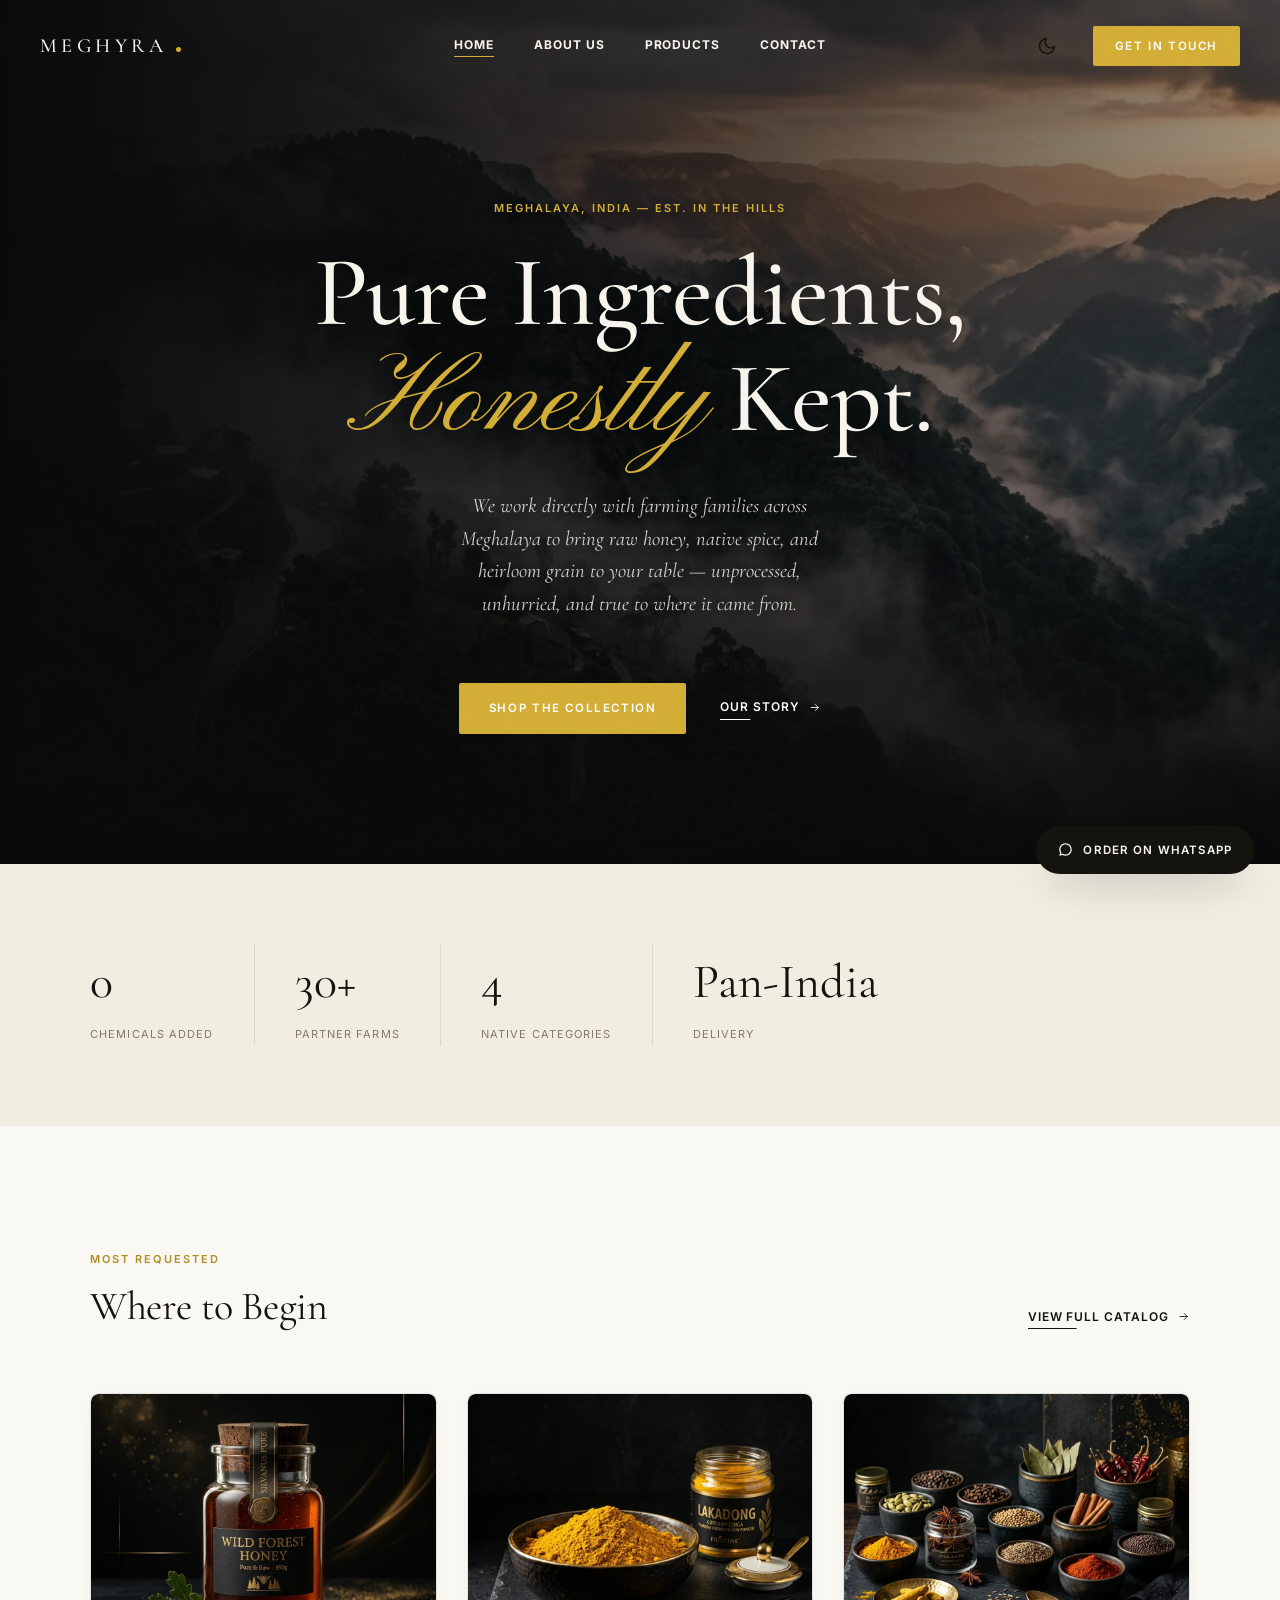
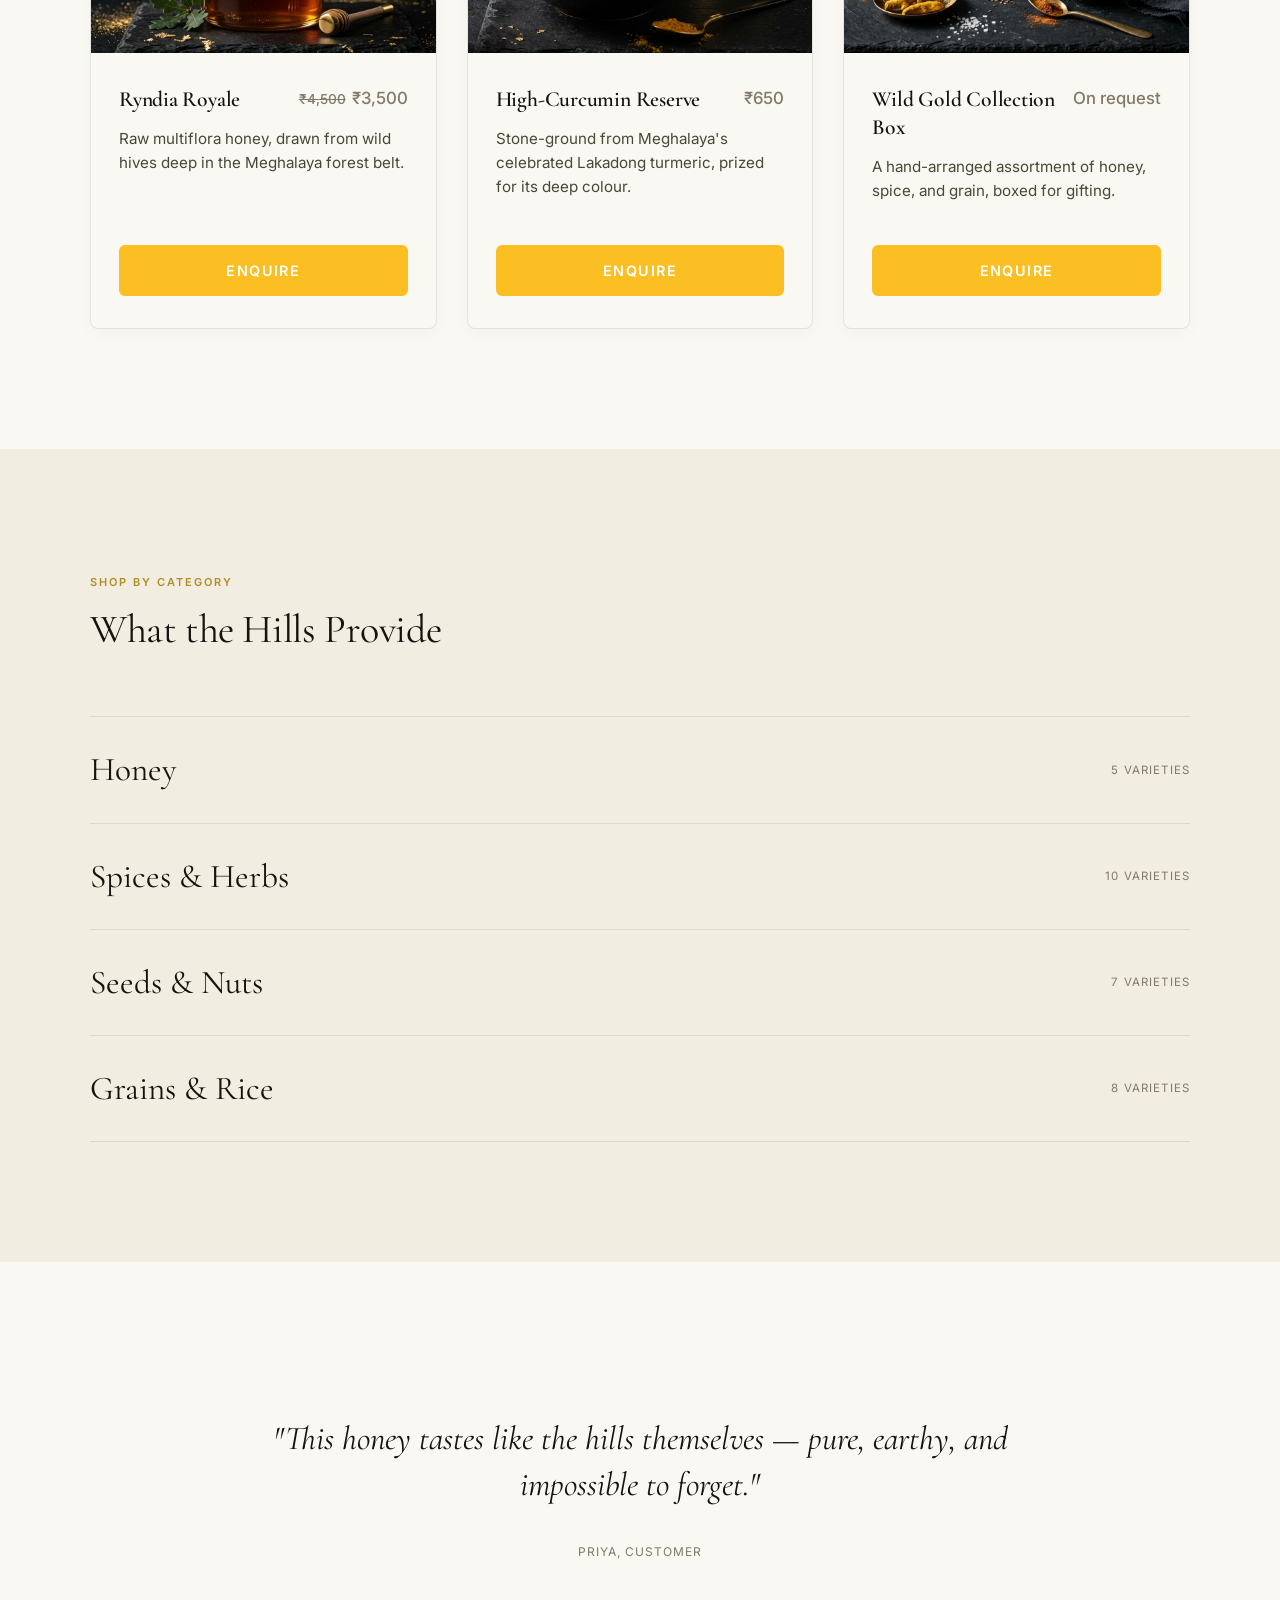
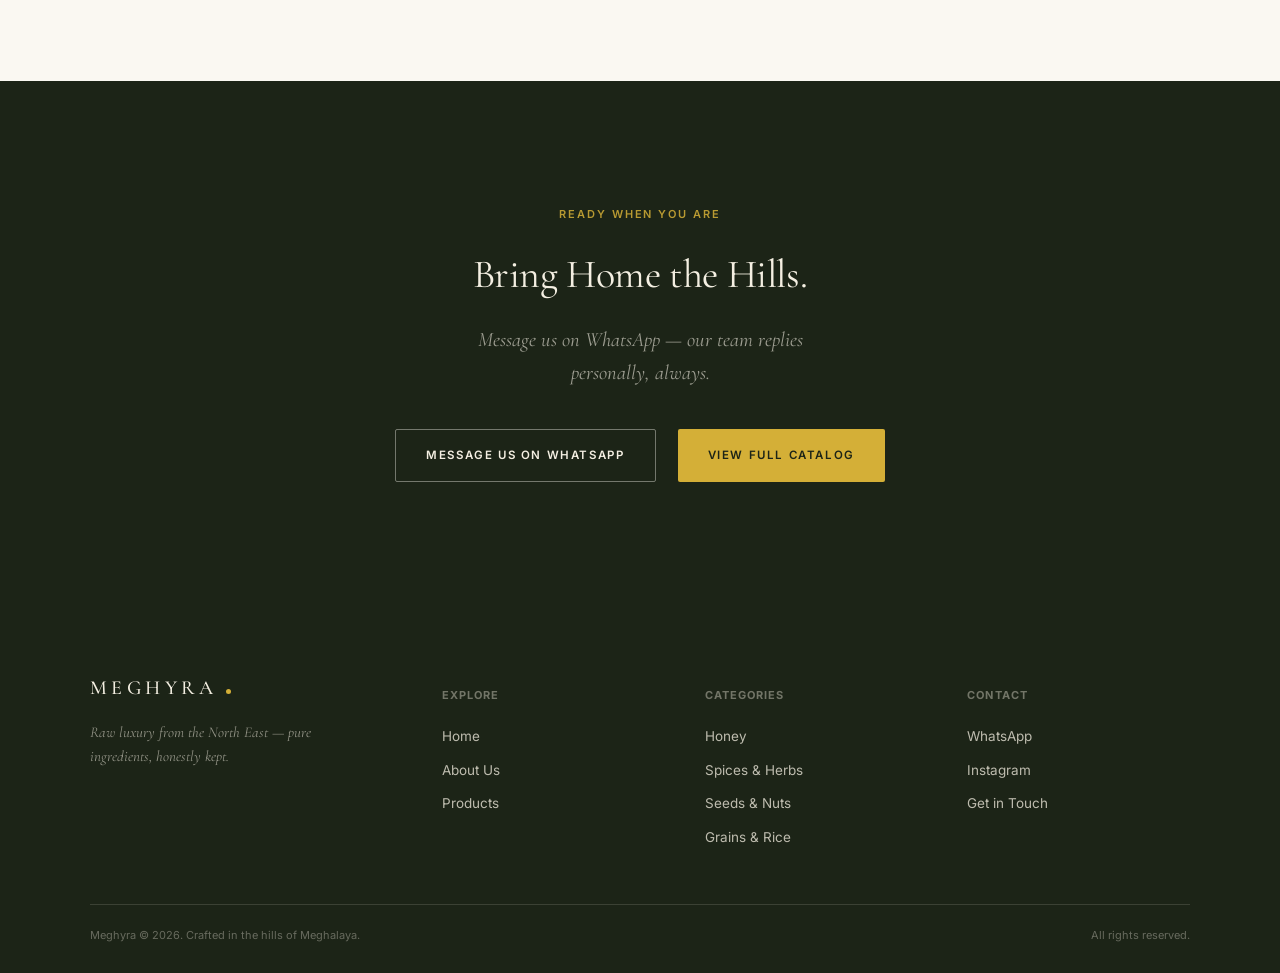
==== index.html @ f6434fae "Initial Commit" ====
<!DOCTYPE html>
<html lang="en">
<head>
<meta charset="UTF-8">
<meta name="viewport" content="width=device-width, initial-scale=1.0">
<title>Meghyra — Pure Ingredients, Honestly Kept</title>
<meta name="description" content="Raw honey, native spices, heirloom grains and seeds, sourced directly from farming families across Meghalaya.">
<link rel="stylesheet" href="./style.css">
<link rel="icon" href="./assets/logo.webp" type="image/png">
<script>
  if (localStorage.getItem('theme') === 'dark') {
    document.documentElement.setAttribute('data-theme', 'dark');
  }
</script>
</head>
<body>

<!-- ================= NAV ================= -->
<header class="site-nav" id="siteNav">
  <div class="wrap-wide nav-inner">
    <a href="./index.html" class="wordmark"><span class="word">MEGHYRA</span><span class="dot"></span></a>
    <nav class="nav-links">
      <a href="./index.html" class="active">Home</a>
      <a href="./about.html">About Us</a>
      <a href="./products.html">Products</a>
      <a href="./contact.html">Contact</a>
    </nav>
    <div class="nav-right">
      <button class="theme-toggle" id="themeToggleBtn" aria-label="Toggle dark mode" style="color:var(--ink);">
        <svg viewBox="0 0 24 24"><path d="M21 12.79A9 9 0 1 1 11.21 3 7 7 0 0 0 21 12.79z"></path></svg>
      </button>
      <a href="contact.html" class="btn btn-solid" style="padding:11px 22px;">Get in Touch</a>
      <button class="burger" id="burgerBtn" aria-label="Open menu"><span></span><span></span><span></span></button>
    </div>
  </div>
</header>

<div class="mobile-drawer" id="mobileDrawer">
  <span class="close">Close ✕</span>
  <a href="./index.html">Home</a>
  <a href="./about.html">About Us</a>
  <a href="./products.html">Products</a>
  <a href="./contact.html">Contact</a>
</div>

<!-- ================= HERO ================= -->
<section style="position:relative; min-height:96vh; display:flex; align-items:center; overflow:hidden; padding:170px 0 100px;">
  <div style="position:absolute; inset:0; z-index:1;">
    <img src="./assets/meghalaya_hills.webp" alt="Misty Hills of Meghalaya" style="width:100%; height:100%; object-fit:cover; object-position:center;">
    <div style="position:absolute; inset:0; background:linear-gradient(to right, #0a0a0a 0%, rgba(10,10,10,0.6) 60%, rgba(10,10,10,0.2) 100%);"></div>
    <div style="position:absolute; inset:0; background:linear-gradient(to bottom, rgba(10,10,10,0.3) 0%, transparent 60%, #0a0a0a 100%);"></div>
  </div>
  <div class="wrap" style="position:relative; z-index:2; text-align:center; display:flex; flex-direction:column; align-items:center;">
    <span class="eyebrow reveal" style="text-shadow:0 4px 10px rgba(0,0,0,0.6);; color:var(--brass);">Meghalaya, India — Est. in the Hills</span>
    <h1 class="reveal" style="font-size:clamp(3rem, 8vw, 6.2rem); font-weight:500; line-height:1.05; margin-top:22px; max-width:14ch; text-shadow:0 10px 40px rgba(0,0,0,0.9); text-transform: capitalize;; color:#f8f5ee;">Pure ingredients,<br><em class="script-font" style="color:var(--brass);">honestly</em> kept.</h1>
    <p class="lede reveal" style="margin-top:26px; max-width:44ch; color:rgba(248,245,238,0.85); text-shadow:0 2px 10px rgba(0,0,0,0.6);">We work directly with farming families across Meghalaya to bring raw honey, native spice, and heirloom grain to your table — unprocessed, unhurried, and true to where it came from.</p>
    <div class="reveal" style="margin-top:42px; display:flex; gap:34px; align-items:center; flex-wrap:wrap; justify-content:center;">
      <a href="./products.html" class="btn btn-solid">Shop the Collection</a>
      <a href="./about.html" class="link-arrow" style="color:#fff;">Our Story <svg viewBox="0 0 24 24" fill="none" stroke="currentColor" stroke-width="1.6"><path d="M5 12h14M13 6l6 6-6 6"/></svg></a>
    </div>
  </div>
</section>

<!-- ================= TRUST STRIP ================= -->
<section class="section-tight bg-tint">
  <div class="wrap stat-row reveal">
    <div class="stat"><b>0</b><span>Chemicals Added</span></div>
    <div class="stat"><b>30+</b><span>Partner Farms</span></div>
    <div class="stat"><b>4</b><span>Native Categories</span></div>
    <div class="stat"><b>Pan-India</b><span>Delivery</span></div>
  </div>
</section>

<!-- ================= BESTSELLERS PREVIEW ================= -->
<section class="section">
  <div class="wrap">
    <div class="section-head reveal" style="display:flex; align-items:flex-end; justify-content:space-between; flex-wrap:wrap; gap:20px; max-width:none;">
      <div>
        <span class="eyebrow">Most Requested</span>
        <h2>Where to Begin</h2>
      </div>
      <a href="./products.html" class="link-arrow">View Full Catalog <svg viewBox="0 0 24 24" fill="none" stroke="currentColor" stroke-width="1.6"><path d="M5 12h14M13 6l6 6-6 6"/></svg></a>
    </div>

    <div class="product-grid reveal">
      <div class="product-card">
        <div class="figure figure-frame">
          <img src="./assets/pure_honey.webp" alt="Pure Honey">
        </div>
        <div class="product-card-content">
          <div class="title-row">
            <h3>Ryndia Royale</h3>
            <span class="price"><span class="old" style="text-decoration:line-through; color:var(--ink-45); font-size:0.85rem; margin-right:6px;">₹4,500</span>₹3,500</span>
          </div>
          <p class="desc">Raw multiflora honey, drawn from wild hives deep in the Meghalaya forest belt.</p>
          <a class="btn-full" href="https://wa.me/916909424621?text=Hi%21%20I%27m%20interested%20in%20Ryndia%20Royale." target="_blank" rel="noopener">Enquire</a>
        </div>
      </div>

      <div class="product-card">
        <div class="figure figure-frame">
          <img src="./assets/lakadong_turmeric.webp" alt="Lakadong Turmeric">
        </div>
        <div class="product-card-content">
          <div class="title-row">
            <h3>High-Curcumin Reserve</h3>
            <span class="price">₹650</span>
          </div>
          <p class="desc">Stone-ground from Meghalaya's celebrated Lakadong turmeric, prized for its deep colour.</p>
          <a class="btn-full" href="https://wa.me/916909424621?text=Hi%21%20I%27m%20interested%20in%20the%20Lakadong%20Turmeric." target="_blank" rel="noopener">Enquire</a>
        </div>
      </div>

      <div class="product-card">
        <div class="figure figure-frame">
          <img src="./assets/organic_spices.webp" alt="Organic Spices">
        </div>
        <div class="product-card-content">
          <div class="title-row">
            <h3>Wild Gold Collection Box</h3>
            <span class="price">On request</span>
          </div>
          <p class="desc">A hand-arranged assortment of honey, spice, and grain, boxed for gifting.</p>
          <a class="btn-full" href="https://wa.me/916909424621?text=Hi%21%20I%27m%20interested%20in%20the%20Wild%20Gold%20Collection%20Box." target="_blank" rel="noopener">Enquire</a>
        </div>
      </div>
    </div>
  </div>
</section>

<!-- ================= CATEGORY TEASER ================= -->
<section class="section bg-tint">
  <div class="wrap">
    <div class="section-head reveal">
      <span class="eyebrow">Shop by Category</span>
      <h2>What the Hills Provide</h2>
    </div>
    <div class="reveal" style="display:flex; flex-direction:column;">
      <a href="products.html#honey" style="display:flex; align-items:center; justify-content:space-between; padding:26px 0; border-top:1px solid var(--line);">
        <span style="font-family:var(--serif); font-size:clamp(1.4rem,2.6vw,2.1rem);">Honey</span>
        <span style="font-size:11.5px; letter-spacing:.1em; text-transform:uppercase; color:var(--ink-45);">5 Varieties</span>
      </a>
      <a href="products.html#spices" style="display:flex; align-items:center; justify-content:space-between; padding:26px 0; border-top:1px solid var(--line);">
        <span style="font-family:var(--serif); font-size:clamp(1.4rem,2.6vw,2.1rem);">Spices &amp; Herbs</span>
        <span style="font-size:11.5px; letter-spacing:.1em; text-transform:uppercase; color:var(--ink-45);">10 Varieties</span>
      </a>
      <a href="products.html#seeds" style="display:flex; align-items:center; justify-content:space-between; padding:26px 0; border-top:1px solid var(--line);">
        <span style="font-family:var(--serif); font-size:clamp(1.4rem,2.6vw,2.1rem);">Seeds &amp; Nuts</span>
        <span style="font-size:11.5px; letter-spacing:.1em; text-transform:uppercase; color:var(--ink-45);">7 Varieties</span>
      </a>
      <a href="products.html#grains" style="display:flex; align-items:center; justify-content:space-between; padding:26px 0; border-top:1px solid var(--line); border-bottom:1px solid var(--line);">
        <span style="font-family:var(--serif); font-size:clamp(1.4rem,2.6vw,2.1rem);">Grains &amp; Rice</span>
        <span style="font-size:11.5px; letter-spacing:.1em; text-transform:uppercase; color:var(--ink-45);">8 Varieties</span>
      </a>
    </div>
  </div>
</section>

<!-- ================= TESTIMONIAL ================= -->
<section class="section">
  <div class="wrap">
    <div class="testimonial reveal">
      <p>"This honey tastes like the hills themselves — pure, earthy, and impossible to forget."</p>
      <div class="who">Priya, Customer</div>
    </div>
  </div>
</section>

<!-- ================= CTA ================= -->
<section class="section bg-forest">
  <div class="wrap" style="text-align:center;">
    <span class="eyebrow reveal">Ready When You Are</span>
    <h2 class="reveal" style="font-size:var(--fs-h2); margin-top:16px;">Bring Home the Hills.</h2>
    <p class="lede reveal ink-45" style="margin:18px auto 40px; max-width:44ch;">Message us on WhatsApp — our team replies personally, always.</p>
    <div class="reveal" style="display:flex; gap:22px; justify-content:center; flex-wrap:wrap;">
      <a href="https://wa.me/916909424621?text=Hi%21%20I%27d%20like%20to%20know%20more%20about%20Meghyra." target="_blank" rel="noopener" class="btn btn-line-light">Message Us on WhatsApp</a>
      <a href="./products.html" class="btn" style="background:var(--brass); color:var(--forest);">View Full Catalog</a>
    </div>
  </div>
</section>

<!-- ================= FOOTER ================= -->
<footer>
  <div class="wrap">
    <div class="footer-top">
      <div class="footer-brand">
        <span class="wordmark"><span class="word">MEGHYRA</span><span class="dot"></span></span>
        <p>Raw luxury from the North East — pure ingredients, honestly kept.</p>
      </div>
      <div class="footer-col">
        <h4>Explore</h4>
        <a href="./index.html">Home</a>
        <a href="./about.html">About Us</a>
        <a href="./products.html">Products</a>
      </div>
      <div class="footer-col">
        <h4>Categories</h4>
        <a href="./products.html#honey">Honey</a>
        <a href="./products.html#spices">Spices &amp; Herbs</a>
        <a href="./products.html#seeds">Seeds &amp; Nuts</a>
        <a href="./products.html#grains">Grains &amp; Rice</a>
      </div>
      <div class="footer-col">
        <h4>Contact</h4>
        <a href="https://wa.me/916909424621" target="_blank" rel="noopener">WhatsApp</a>
        <a href="https://www.instagram.com/meghyra_" target="_blank" rel="noopener">Instagram</a>
        <a href="./contact.html">Get in Touch</a>
      </div>
    </div>
    <div class="footer-bottom">
      <span>Meghyra © 2026. Crafted in the hills of Meghalaya.</span>
      <span>All rights reserved.</span>
    </div>
  </div>
</footer>

<a href="https://wa.me/916909424621?text=Hi%21%20I%27d%20like%20to%20know%20more%20about%20Meghyra." target="_blank" rel="noopener" class="float-order">
  <svg viewBox="0 0 24 24" fill="currentColor"><path d="M12 2C6.48 2 2 6.48 2 12c0 1.85.5 3.58 1.36 5.07L2 22l5.06-1.33A9.94 9.94 0 0012 22c5.52 0 10-4.48 10-10S17.52 2 12 2zm0 18a7.9 7.9 0 01-4.03-1.1l-.29-.17-2.99.79.8-2.92-.19-.3A7.93 7.93 0 014 12c0-4.41 3.59-8 8-8s8 3.59 8 8-3.59 8-8 8z"/></svg>
  <span>Order on WhatsApp</span>
</a>

<script src="./script.js"></script>
</body>
</html>
---- style.css ----
/* ============================================================
   MEGHYRA — Design System
   A quiet, editorial language: warm paper, one brass accent,
   hand-drawn single-line botanical marks, generous space.
   ============================================================ */

@import url('https://fonts.googleapis.com/css2?family=Cormorant+Garamond:ital,wght@0,300;0,400;0,500;0,600;1,300;1,400;1,500&family=Inter:wght@400;500;600;700&family=Pinyon+Script&display=swap');

:root{
  --paper:   #faf8f2;
  --paper-2: #f2ede1;
  --ink:     #15130e;
  --ink-70:  #4a4638;
  --ink-45:  #82796a;
  --line:    rgba(21,19,14,.09);
  --line-strong: rgba(21,19,14,.16);

  --brass:      #d4af37;
  --brass-deep: #b08d25;
  --brass-soft: rgba(212,175,55,.2);

  --forest:      #1c2417;
  --forest-2:    #262f1f;
  --on-forest:   #f4efe2;
  
  --nav-color:   #f8f5ee;
  
  --grain-blend: multiply;
  --grain-opacity: .025;

  --serif: 'Cormorant Garamond', serif;
  --sans:  'Inter', sans-serif;
  --script: 'Pinyon Script', cursive;

  --fs-hero: clamp(2.6rem, 7vw, 5.6rem);
  --fs-h1:   clamp(2.2rem, 5vw, 3.6rem);
  --fs-h2:   clamp(1.7rem, 3.2vw, 2.5rem);
  --fs-h3:   clamp(1.3rem, 2vw, 1.7rem);

  --container: 1180px;
  --container-wide: 1360px;
  --ease: cubic-bezier(.19,.86,.28,1);
  --ease-soft: cubic-bezier(.4,0,.2,1);
}

[data-theme="dark"] {
  --paper:   #0a0a0a;
  --paper-2: #141414;
  --ink:     #f8f5ee;
  --ink-70:  #c2bcad;
  --ink-45:  #8b8474;
  --line:    rgba(248,245,238,.12);
  --line-strong: rgba(248,245,238,.25);

  --brass:      #d4af37;
  --brass-deep: #b08d25;
  --brass-soft: rgba(212,175,55,.2);

  --forest:      #050505;
  --forest-2:    #0a0a0a;
  --on-forest:   #f8f5ee;
  
  --nav-color:   #f8f5ee;
  
  --grain-blend: overlay;
  --grain-opacity: .05;
}

*,*::before,*::after{ box-sizing:border-box; }
html{ scroll-behavior:smooth; }
body{
  margin:0; background:var(--paper); color:var(--ink);
  font-family:var(--sans); font-size:15.5px; line-height:1.6;
  -webkit-font-smoothing:antialiased; -moz-osx-font-smoothing:grayscale;
  overflow-x:hidden;
}
@media (prefers-reduced-motion: reduce){
  *{ animation-duration:.001ms !important; transition-duration:.001ms !important; scroll-behavior:auto !important; }
}

/* faint paper grain — the only atmospheric texture */
body::before{
  content:""; position:fixed; inset:0; z-index:3000; pointer-events:none; opacity:var(--grain-opacity); mix-blend-mode:var(--grain-blend);
  background-image:url("data:image/svg+xml;utf8,<svg xmlns='http://www.w3.org/2000/svg' width='180' height='180'><filter id='n'><feTurbulence type='fractalNoise' baseFrequency='0.85' numOctaves='2' stitchTiles='stitch'/></filter><rect width='100%25' height='100%25' filter='url(%23n)'/></svg>");
}

img,svg{ max-width:100%; display:block; }
a{ color:inherit; text-decoration:none; }
ul{ list-style:none; margin:0; padding:0; }
button{ font:inherit; cursor:pointer; background:none; border:none; color:inherit; }

.wrap{ max-width:var(--container); margin:0 auto; padding:0 40px; }
.wrap-wide{ max-width:var(--container-wide); margin:0 auto; padding:0 40px; }

::selection{ background:var(--brass-soft); color:var(--ink); }

/* ---------- Type ---------- */
h1,h2,h3{ font-family:var(--serif); font-weight:400; margin:0; letter-spacing:-.01em; }
.eyebrow{
  font-family:var(--sans); font-size:11px; font-weight:600; letter-spacing:.18em; text-transform:uppercase;
  color:var(--brass-deep); display:inline-block;
}
.lede{
  font-family:var(--serif); font-style:italic; font-weight:400; color:var(--ink-70);
  font-size:clamp(1.05rem,1.6vw,1.35rem); line-height:1.6;
}
.rule{ width:38px; height:1px; background:var(--line-strong); display:block; }
.center{ text-align:center; margin-left:auto; margin-right:auto; }
.script-font{ font-family:var(--script); font-weight:400; font-style:normal; font-size:1.15em; }

/* ---------- Reveal / draw-in ---------- */
.reveal{ opacity:0; transform:translateY(18px); transition:opacity .9s var(--ease), transform .9s var(--ease); }
.reveal.in{ opacity:1; transform:translateY(0); }
.reveal-stagger > *{ transition-delay:calc(var(--i,0) * 90ms); }

.linework path{ stroke-dasharray:1; stroke-dashoffset:0; }
.linework.draw path{ transition:stroke-dashoffset 1.6s var(--ease); }

/* ---------- Buttons ---------- */
.btn{
  display:inline-flex; align-items:center; gap:10px; font-size:11.5px; font-weight:600;
  letter-spacing:.14em; text-transform:uppercase; padding:16px 30px; border-radius:2px;
  transition:background .3s var(--ease-soft), color .3s var(--ease-soft), border-color .3s var(--ease-soft), transform .3s var(--ease-soft);
  white-space:nowrap;
}
.btn:active{ transform:scale(.98); }
.btn-solid{ background:var(--brass); color:#fff !important; }
.btn-solid:hover{ background:var(--brass-deep); color:#fff !important; }
.btn-line{ border:1px solid var(--brass); color:var(--brass); }
.btn-line:hover{ background:var(--brass); color:var(--paper); border-color:var(--brass); }
.btn-line-light{ border:1px solid rgba(248,245,238,.4); color:var(--on-forest); }
.btn-line-light:hover{ background:var(--on-forest); color:var(--forest); border-color:var(--on-forest); }

.link-arrow{
  display:inline-flex; align-items:center; gap:8px; font-size:12px; font-weight:600;
  letter-spacing:.08em; text-transform:uppercase; position:relative; padding-bottom:3px;
}
.link-arrow::after{
  content:""; position:absolute; left:0; right:0; bottom:0; height:1px; background:currentColor;
  transform:scaleX(.3); transform-origin:left; transition:transform .4s var(--ease);
}
.link-arrow:hover::after{ transform:scaleX(1); }
.link-arrow svg{ width:13px; height:13px; transition:transform .35s var(--ease); }
.link-arrow:hover svg{ transform:translateX(3px); }

/* ---------- Nav ---------- */
.site-nav{
  position:fixed; top:0; left:0; right:0; z-index:1000;
  padding:26px 0; transition:padding .35s var(--ease-soft), background .35s var(--ease-soft), border-color .35s var(--ease-soft);
  border-bottom:1px solid transparent;
}
.site-nav.scrolled{
  padding:16px 0; background:rgba(250,248,242,.88); backdrop-filter:blur(14px);
  border-bottom:1px solid var(--line);
}
[data-theme="dark"] .site-nav.scrolled{
  background:rgba(10,10,10,.88);
}
.nav-inner{ display:flex; align-items:center; justify-content:space-between; position:relative; }
.wordmark{ display:flex; align-items:baseline; gap:8px; color:var(--nav-color); transition:color .4s; }
.site-nav.scrolled .wordmark{ color:var(--ink); }
.wordmark .word{ font-family:var(--serif); font-size:20px; letter-spacing:.22em; font-weight:500; }
.wordmark .dot{ width:5px; height:5px; border-radius:50%; background:var(--brass); display:inline-block; }

.nav-links{ position:absolute; left:50%; transform:translateX(-50%); display:flex; align-items:center; gap:40px; }
.nav-links a{
  font-size:12px; font-weight:700; letter-spacing:.08em; text-transform:uppercase; position:relative; padding-bottom:3px;
  color:var(--nav-color); transition:color .4s;
}
.site-nav.scrolled .nav-links a{ color:var(--ink); }
.nav-links a::after{
  content:""; position:absolute; left:0; right:0; bottom:0; height:1px; background:var(--brass);
  transform:scaleX(0); transform-origin:left; transition:transform .3s var(--ease);
}
.nav-links a:hover::after, .nav-links a.active::after{ transform:scaleX(1); }

.nav-right{ display:flex; align-items:center; gap:26px; }
.theme-toggle { cursor: pointer; display: flex; align-items: center; justify-content: center; width: 40px; height: 40px; border-radius: 50%; transition: background .3s, color .4s; color:var(--nav-color); }
.site-nav.scrolled .theme-toggle { color:var(--ink); }
.theme-toggle:hover { background: rgba(255,255,255,0.1); }
.site-nav.scrolled .theme-toggle:hover { background: var(--line); }
.theme-toggle svg { width: 20px; height: 20px; fill: none; stroke: currentColor; stroke-width: 2; stroke-linecap: round; stroke-linejoin: round; }
.burger{ display:none; flex-direction:column; gap:5px; padding:6px; }
.burger span{ width:20px; height:1px; background:var(--nav-color); display:block; transition:transform .3s, opacity .3s, background .4s; }
.site-nav.scrolled .burger span{ background:var(--ink); }

.mobile-drawer{
  position:fixed; inset:0; z-index:1400; background:var(--paper);
  display:flex; flex-direction:column; justify-content:center; padding:40px;
  transform:translateY(-100%); transition:transform .5s var(--ease);
}
.mobile-drawer.open{ transform:translateY(0); }
.mobile-drawer a{ font-family:var(--serif); font-size:34px; padding:12px 0; border-bottom:1px solid var(--line); }
.mobile-drawer .close{ position:absolute; top:26px; right:36px; font-size:12px; letter-spacing:.14em; text-transform:uppercase; }

/* ---------- Sections ---------- */
.section{ padding:120px 0; }
.section-tight{ padding:80px 0; }
.bg-tint{ background:var(--paper-2); }
.bg-forest{ background:var(--forest); color:var(--on-forest); }
.bg-forest .eyebrow{ color:var(--brass); opacity:.85; }
.bg-forest .ink-45{ color:rgba(244,239,226,.6); }

.section-head{ max-width:640px; margin-bottom:64px; }
.section-head h2{ font-size:var(--fs-h2); line-height:1.12; margin-top:14px; }
.section-head .lede{ margin-top:16px; }

/* ---------- Page banner (about / products / contact) ---------- */
.page-banner{ padding:200px 0 90px; }
.page-banner h1{ font-size:var(--fs-h1); margin-top:16px; max-width:14ch; }
.page-banner .lede{ margin-top:20px; max-width:56ch; }
.breadcrumb{ display:flex; align-items:center; gap:10px; font-size:11.5px; color:var(--ink-45); letter-spacing:.06em; text-transform:uppercase; margin-bottom:6px; }
.breadcrumb .sep{ opacity:.5; }

/* ---------- Figures & Images ---------- */
.figure{ position:relative; overflow:hidden; }
.figure img, .figure svg{ width:100%; height:100%; object-fit:cover; display:block; transition:transform .8s var(--ease); }
.figure-frame{ aspect-ratio:4/5; display:flex; align-items:center; justify-content:center; padding:0; background:var(--paper-2); }
.product-card:hover .figure img{ transform:scale(1.05); }

/* ---------- Product cards ---------- */
.product-grid{ display:grid; grid-template-columns:repeat(3,1fr); gap:30px; }
.product-card{
  display:flex; flex-direction:column;
  background: var(--paper); border: 1px solid var(--line); border-radius: 8px; overflow: hidden;
  box-shadow: 0 4px 15px rgba(0,0,0,0.03); transition:transform .4s var(--ease), box-shadow .4s var(--ease);
}
.product-card:hover { transform: translateY(-4px); box-shadow: 0 12px 25px rgba(0,0,0,0.08); }
[data-theme="dark"] .product-card:hover { box-shadow: 0 12px 25px rgba(255,255,255,0.03); }
.product-card .figure-frame{ aspect-ratio:4/3; padding:0; background: var(--paper-2); border-radius: 8px 8px 0 0; }
.product-card-content { padding: 32px 28px; display:flex; flex-direction:column; flex:1; }
.product-card .title-row { display:flex; align-items:flex-start; justify-content:space-between; gap: 10px; }
.product-card h3{ font-size:1.35rem; font-family: var(--serif); font-weight: 600; margin:0; line-height: 1.3; text-transform: capitalize; }
.product-card .price{ font-family:var(--sans); font-size:1.05rem; font-weight: 500; color: var(--ink-45); white-space: nowrap; }
.product-card .desc{ font-size:0.95rem; color:var(--ink-70); margin-top:14px; line-height:1.6; font-weight: 400; flex:1; }
.product-card .btn-full { display: block; width: 100%; text-align: center; margin-top: 26px; background: #fbbf24; color: #fff; padding: 14px; font-weight: 600; font-size: 0.9rem; border-radius: 6px; border:none; text-transform:uppercase; letter-spacing: 0.1em; transition: background .3s; }
.product-card .btn-full:hover { background: #f59e0b; color: #fff; }
[data-theme="dark"] .product-card .btn-full { background: var(--brass); }
[data-theme="dark"] .product-card .btn-full:hover { background: var(--brass-deep); }

@media (max-width:980px){
  .product-grid{ grid-template-columns:repeat(2,1fr); }
}
@media (max-width:640px){
  .product-grid{ grid-template-columns:1fr; }
}

/* category jump nav on products page */
.cat-nav{
  display:flex; gap:8px; flex-wrap:wrap; padding:16px 0; border-top:1px solid var(--line); border-bottom:1px solid var(--line);
  position:sticky; top:66px; background:var(--paper); z-index:80;
}
.cat-nav a{
  font-size:11.5px; letter-spacing:.1em; text-transform:uppercase; padding:8px 16px; border:1px solid var(--line-strong); border-radius:999px;
  transition:background .25s, color .25s, border-color .25s;
}
.cat-nav a:hover, .cat-nav a.active{ background:var(--ink); color:var(--paper); border-color:var(--ink); }
.cat-heading{ display:flex; align-items:baseline; gap:18px; margin:90px 0 40px; }
.cat-heading h2{ font-size:var(--fs-h3); }
.cat-heading .count{ font-size:11.5px; color:var(--ink-45); letter-spacing:.08em; text-transform:uppercase; }
.cat-heading .rule{ flex:1; }

/* ---------- Stat row ---------- */
.stat-row{ display:flex; gap:0; flex-wrap:wrap; }
.stat{ padding:0 40px 0 0; margin-right:40px; border-right:1px solid var(--line); }
.stat:last-child{ border-right:none; }
.stat b{ display:block; font-family:var(--serif); font-size:clamp(2rem,4vw,3rem); font-weight:400; }
.stat span{ font-size:11px; letter-spacing:.1em; text-transform:uppercase; color:var(--ink-45); }

/* ---------- Founders ---------- */
.founder-grid{ display:grid; grid-template-columns:1fr 1fr; gap:60px; }
.founder{ display:flex; flex-direction:column; gap:18px; }
.founder .frame{ aspect-ratio:3/3.6; background:var(--paper-2); display:flex; align-items:flex-end; padding:26px; position:relative; overflow:hidden; }
.founder .initial{ font-family:var(--serif); font-size:120px; color:var(--line-strong); position:absolute; top:-10px; left:14px; line-height:1; }
.founder h3{ font-size:1.5rem; position:relative; }
.founder .role{ font-size:11px; letter-spacing:.1em; text-transform:uppercase; color:var(--brass-deep); position:relative; margin-top:2px; }
.founder p{ font-size:14px; color:var(--ink-70); line-height:1.7; max-width:48ch; }

/* ---------- Process timeline (about) ---------- */
.process{ display:grid; grid-template-columns:repeat(4,1fr); gap:32px; }
.process-step{ padding-top:26px; border-top:1px solid var(--line-strong); }
.process-step .n{ font-family:var(--serif); font-style:italic; color:var(--brass-deep); font-size:18px; }
.process-step h3{ font-size:1.25rem; margin-top:14px; }
.process-step p{ font-size:13.5px; color:var(--ink-70); margin-top:10px; line-height:1.65; }
@media (max-width:860px){ .process{ grid-template-columns:1fr 1fr; } }
@media (max-width:520px){ .process{ grid-template-columns:1fr; } }

/* ---------- Testimonial ---------- */
.testimonial{ max-width:760px; margin:0 auto; text-align:center; }
.testimonial p{ font-family:var(--serif); font-style:italic; font-size:clamp(1.4rem,2.6vw,2.1rem); line-height:1.4; }
.testimonial .who{ margin-top:28px; font-size:12px; letter-spacing:.08em; text-transform:uppercase; color:var(--ink-45); }

/* ---------- Contact reason cards ---------- */
.reason-grid{ display:grid; grid-template-columns:repeat(3,1fr); gap:0; }
.reason-card{ border-top:1px solid var(--line); padding:34px 26px 0 0; }
.reason-card h3{ font-size:1.3rem; }
.reason-card p{ font-size:13.5px; color:var(--ink-70); margin-top:10px; line-height:1.65; }
.reason-card .link-arrow{ margin-top:18px; }
@media (max-width:860px){ .reason-grid{ grid-template-columns:1fr; } .reason-card{ padding-right:0; } }

/* ---------- Info split (contact) ---------- */
.info-split{ display:grid; grid-template-columns:1fr 1fr; gap:80px; align-items:start; }
.info-block{ padding:26px 0; border-top:1px solid var(--line); }
.info-block .k{ font-size:11px; letter-spacing:.1em; text-transform:uppercase; color:var(--ink-45); }
.info-block .v{ font-family:var(--serif); font-size:1.4rem; margin-top:6px; }
.info-block a:hover { text-decoration: underline; text-underline-offset: 4px; }
@media (max-width:860px){ .info-split{ grid-template-columns:1fr; gap:0; } }

/* ---------- Floating order button ---------- */
.float-order{
  position:fixed; right:26px; bottom:26px; z-index:900;
  display:flex; align-items:center; gap:10px; background:var(--ink); color:var(--paper);
  padding:15px 22px; border-radius:999px; font-size:11.5px; font-weight:600; letter-spacing:.1em; text-transform:uppercase;
  box-shadow:0 20px 40px -18px rgba(21,19,14,.4); transition:background .3s, transform .3s;
}
.float-order:hover{ background:var(--brass-deep); transform:translateY(-2px); }
.float-order svg{ width:15px; height:15px; }
@media (max-width:640px){ .float-order span{ display:none; } .float-order{ padding:15px; } }

/* ---------- Footer ---------- */
footer{ background:var(--forest); color:rgba(244,239,226,.62); padding:70px 0 28px; }
.footer-top{ display:grid; grid-template-columns:1.4fr 1fr 1fr 1fr; gap:40px; padding-bottom:50px; border-bottom:1px solid rgba(244,239,226,.14); }
.footer-brand .word{ color:var(--on-forest); }
.footer-brand p{ font-family:var(--serif); font-style:italic; font-size:15px; margin-top:16px; max-width:32ch; color:rgba(244,239,226,.55); }
.footer-col h4{ font-size:11px; letter-spacing:.1em; text-transform:uppercase; color:rgba(244,239,226,.4); margin-bottom:16px; }
.footer-col a{ display:block; font-size:13.5px; padding:6px 0; color:rgba(244,239,226,.75); transition:color .2s; }
.footer-col a:hover{ color:var(--brass); }
.footer-bottom{ display:flex; justify-content:space-between; padding-top:22px; font-size:11px; color:rgba(244,239,226,.35); flex-wrap:wrap; gap:10px; }
@media (max-width:860px){ .footer-top{ grid-template-columns:1fr 1fr; } }
@media (max-width:520px){ .footer-top{ grid-template-columns:1fr; } }

/* ---------- Responsive ---------- */
@media (max-width:900px){
  .nav-links{ display:none; }
  .burger{ display:flex; }
  .founder-grid{ grid-template-columns:1fr; }
}
@media (max-width:760px){
  .wrap,.wrap-wide{ padding:0 24px; }
  .section{ padding:88px 0; }
  .page-banner{ padding:150px 0 60px; }
}
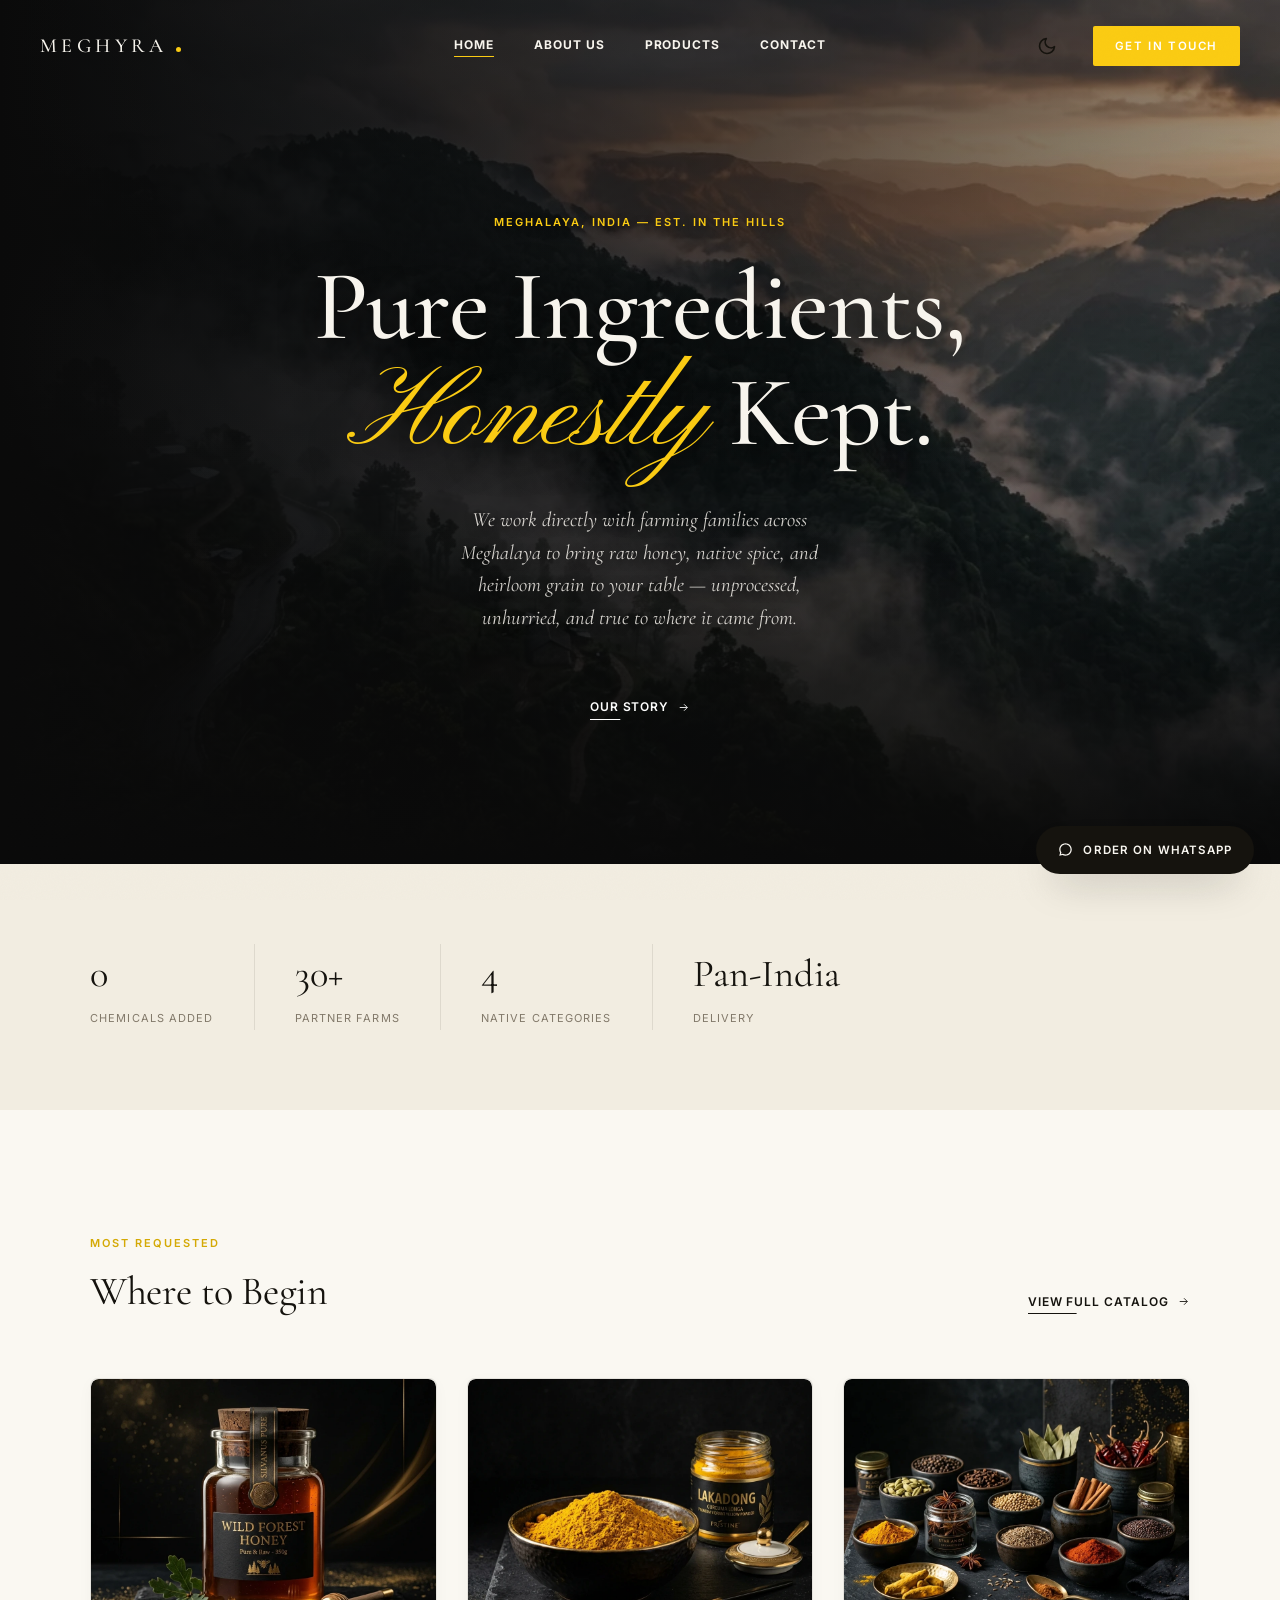
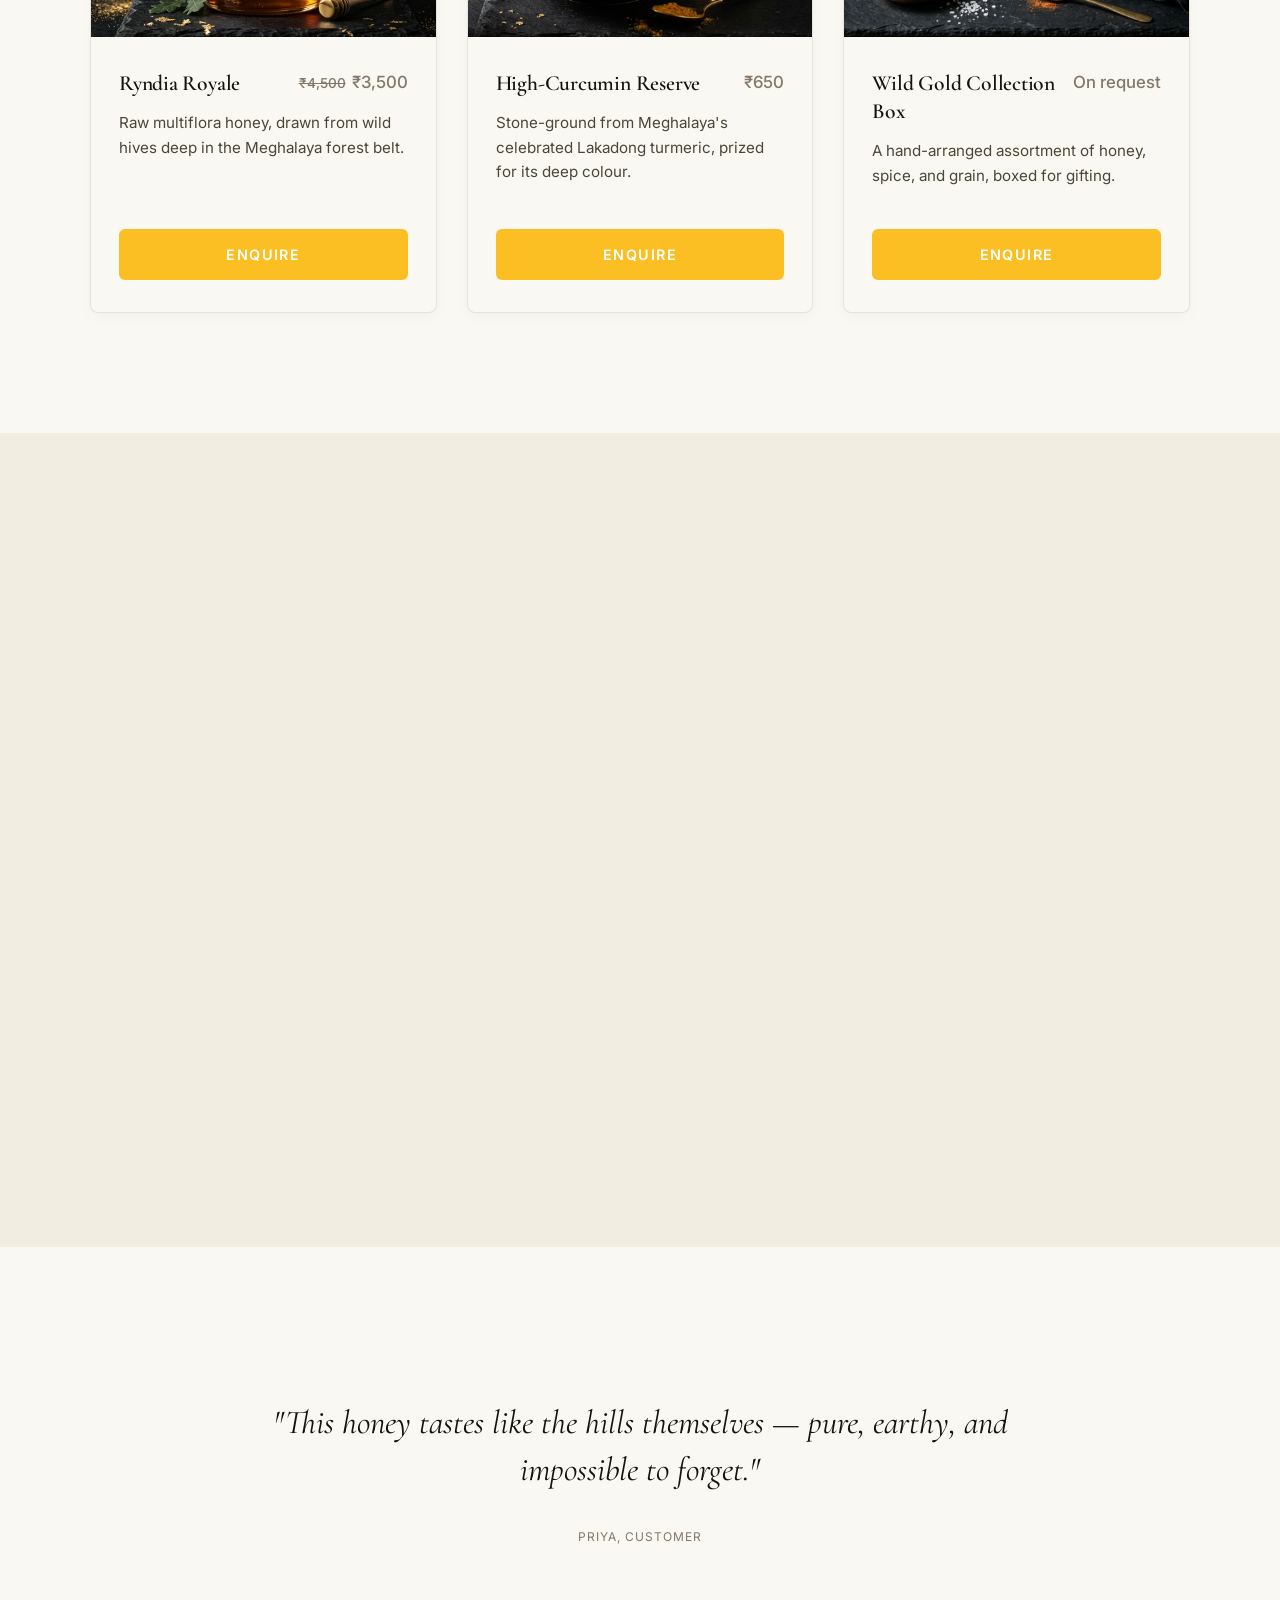
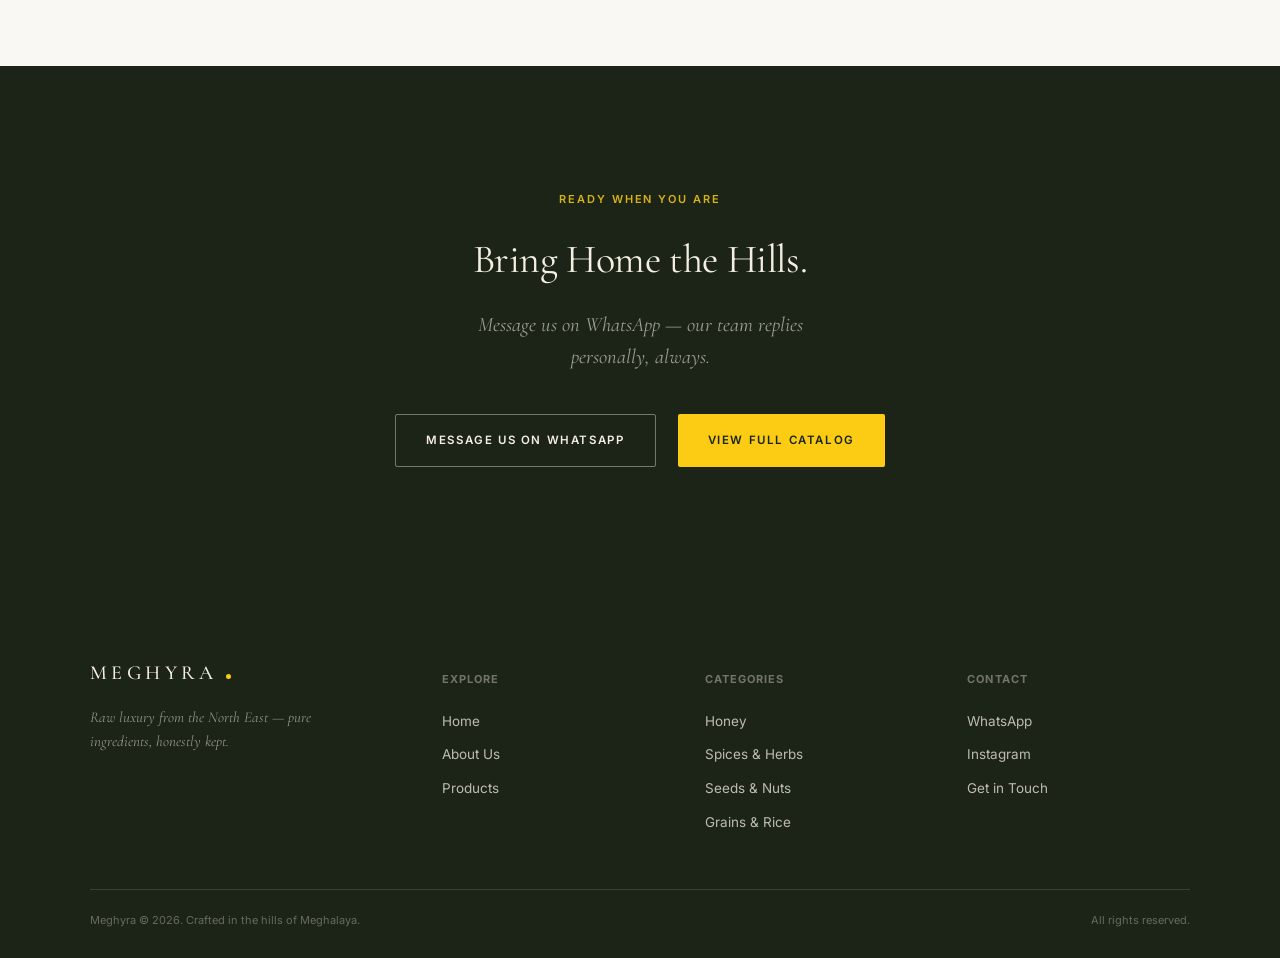
==== commit cd878dfe: "Added UI responsiveness" ====
--- a/index.html
+++ b/index.html
@@ -41,6 +41,7 @@
   <a href="./about.html">About Us</a>
   <a href="./products.html">Products</a>
   <a href="./contact.html">Contact</a>
+  <a href="./contact.html" class="btn btn-solid" style="margin-top:20px; width:fit-content; padding: 14px 28px; font-size: 13px;">Get in Touch</a>
 </div>
 
 <!-- ================= HERO ================= -->
@@ -55,7 +56,6 @@
     <h1 class="reveal" style="font-size:clamp(3rem, 8vw, 6.2rem); font-weight:500; line-height:1.05; margin-top:22px; max-width:14ch; text-shadow:0 10px 40px rgba(0,0,0,0.9); text-transform: capitalize;; color:#f8f5ee;">Pure ingredients,<br><em class="script-font" style="color:var(--brass);">honestly</em> kept.</h1>
     <p class="lede reveal" style="margin-top:26px; max-width:44ch; color:rgba(248,245,238,0.85); text-shadow:0 2px 10px rgba(0,0,0,0.6);">We work directly with farming families across Meghalaya to bring raw honey, native spice, and heirloom grain to your table — unprocessed, unhurried, and true to where it came from.</p>
     <div class="reveal" style="margin-top:42px; display:flex; gap:34px; align-items:center; flex-wrap:wrap; justify-content:center;">
-      <a href="./products.html" class="btn btn-solid">Shop the Collection</a>
       <a href="./about.html" class="link-arrow" style="color:#fff;">Our Story <svg viewBox="0 0 24 24" fill="none" stroke="currentColor" stroke-width="1.6"><path d="M5 12h14M13 6l6 6-6 6"/></svg></a>
     </div>
   </div>
--- a/style.css
+++ b/style.css
@@ -15,9 +15,9 @@
   --line:    rgba(21,19,14,.09);
   --line-strong: rgba(21,19,14,.16);
 
-  --brass:      #d4af37;
-  --brass-deep: #b08d25;
-  --brass-soft: rgba(212,175,55,.2);
+  --brass:      #FBCC13;
+  --brass-deep: #d4a905;
+  --brass-soft: rgba(251,204,19,.2);
 
   --forest:      #1c2417;
   --forest-2:    #262f1f;
@@ -52,9 +52,9 @@
   --line:    rgba(248,245,238,.12);
   --line-strong: rgba(248,245,238,.25);
 
-  --brass:      #d4af37;
-  --brass-deep: #b08d25;
-  --brass-soft: rgba(212,175,55,.2);
+  --brass:      #FBCC13;
+  --brass-deep: #d4a905;
+  --brass-soft: rgba(251,204,19,.2);
 
   --forest:      #050505;
   --forest-2:    #0a0a0a;
@@ -190,7 +190,7 @@
   transform:translateY(-100%); transition:transform .5s var(--ease);
 }
 .mobile-drawer.open{ transform:translateY(0); }
-.mobile-drawer a{ font-family:var(--serif); font-size:34px; padding:12px 0; border-bottom:1px solid var(--line); }
+.mobile-drawer a{ font-family:var(--serif); font-size:24px; padding:12px 0; border-bottom:1px solid var(--line); }
 .mobile-drawer .close{ position:absolute; top:26px; right:36px; font-size:12px; letter-spacing:.14em; text-transform:uppercase; }
 
 /* ---------- Sections ---------- */
@@ -247,7 +247,7 @@
 
 /* category jump nav on products page */
 .cat-nav{
-  display:flex; gap:8px; flex-wrap:wrap; padding:16px 0; border-top:1px solid var(--line); border-bottom:1px solid var(--line);
+  display:flex; gap:12px; flex-wrap:wrap; padding:24px 0; border-top:1px solid var(--line); border-bottom:1px solid var(--line);
   position:sticky; top:66px; background:var(--paper); z-index:80;
 }
 .cat-nav a{
@@ -264,7 +264,7 @@
 .stat-row{ display:flex; gap:0; flex-wrap:wrap; }
 .stat{ padding:0 40px 0 0; margin-right:40px; border-right:1px solid var(--line); }
 .stat:last-child{ border-right:none; }
-.stat b{ display:block; font-family:var(--serif); font-size:clamp(2rem,4vw,3rem); font-weight:400; }
+.stat b{ display:block; font-family:var(--serif); font-size:clamp(1.6rem, 3.5vw, 2.4rem); font-weight:400; }
 .stat span{ font-size:11px; letter-spacing:.1em; text-transform:uppercase; color:var(--ink-45); }
 
 /* ---------- Founders ---------- */
@@ -332,6 +332,7 @@
 /* ---------- Responsive ---------- */
 @media (max-width:900px){
   .nav-links{ display:none; }
+  .nav-right .btn-solid { display:none; }
   .burger{ display:flex; }
   .founder-grid{ grid-template-columns:1fr; }
 }
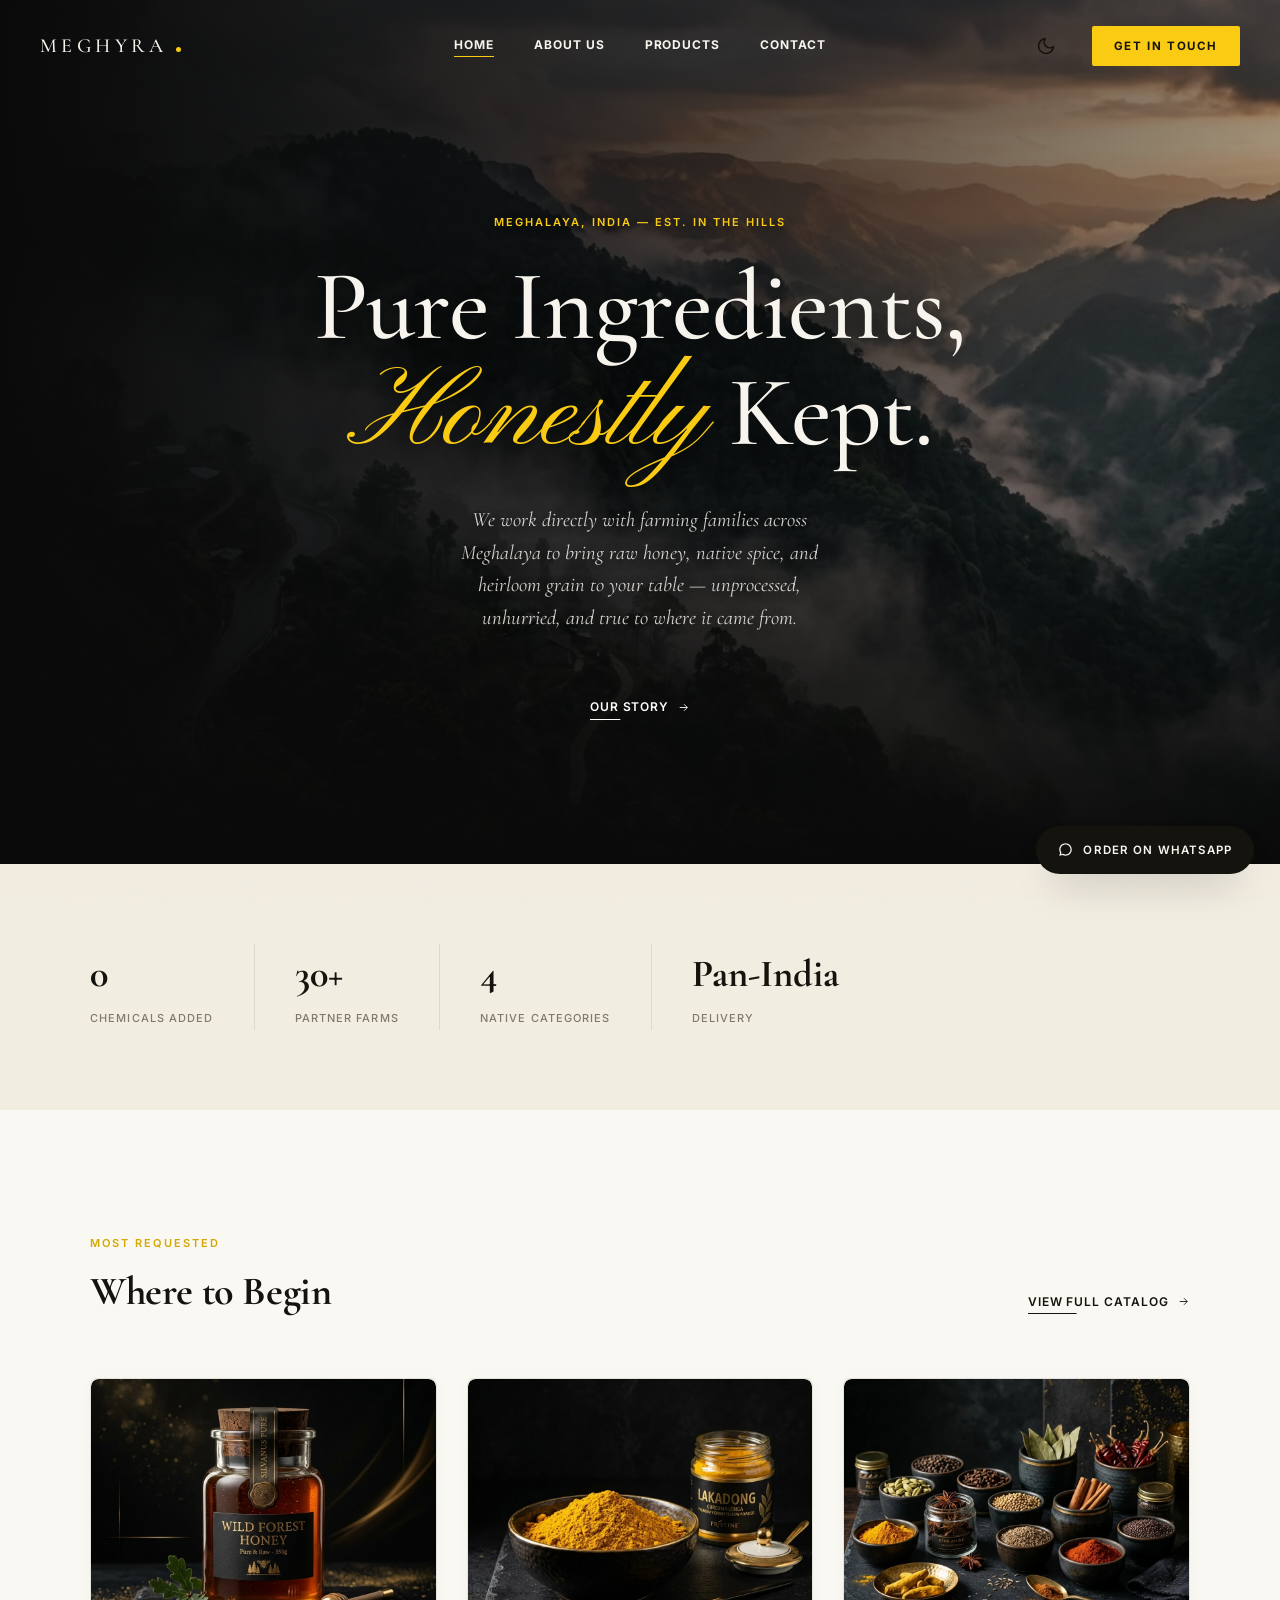
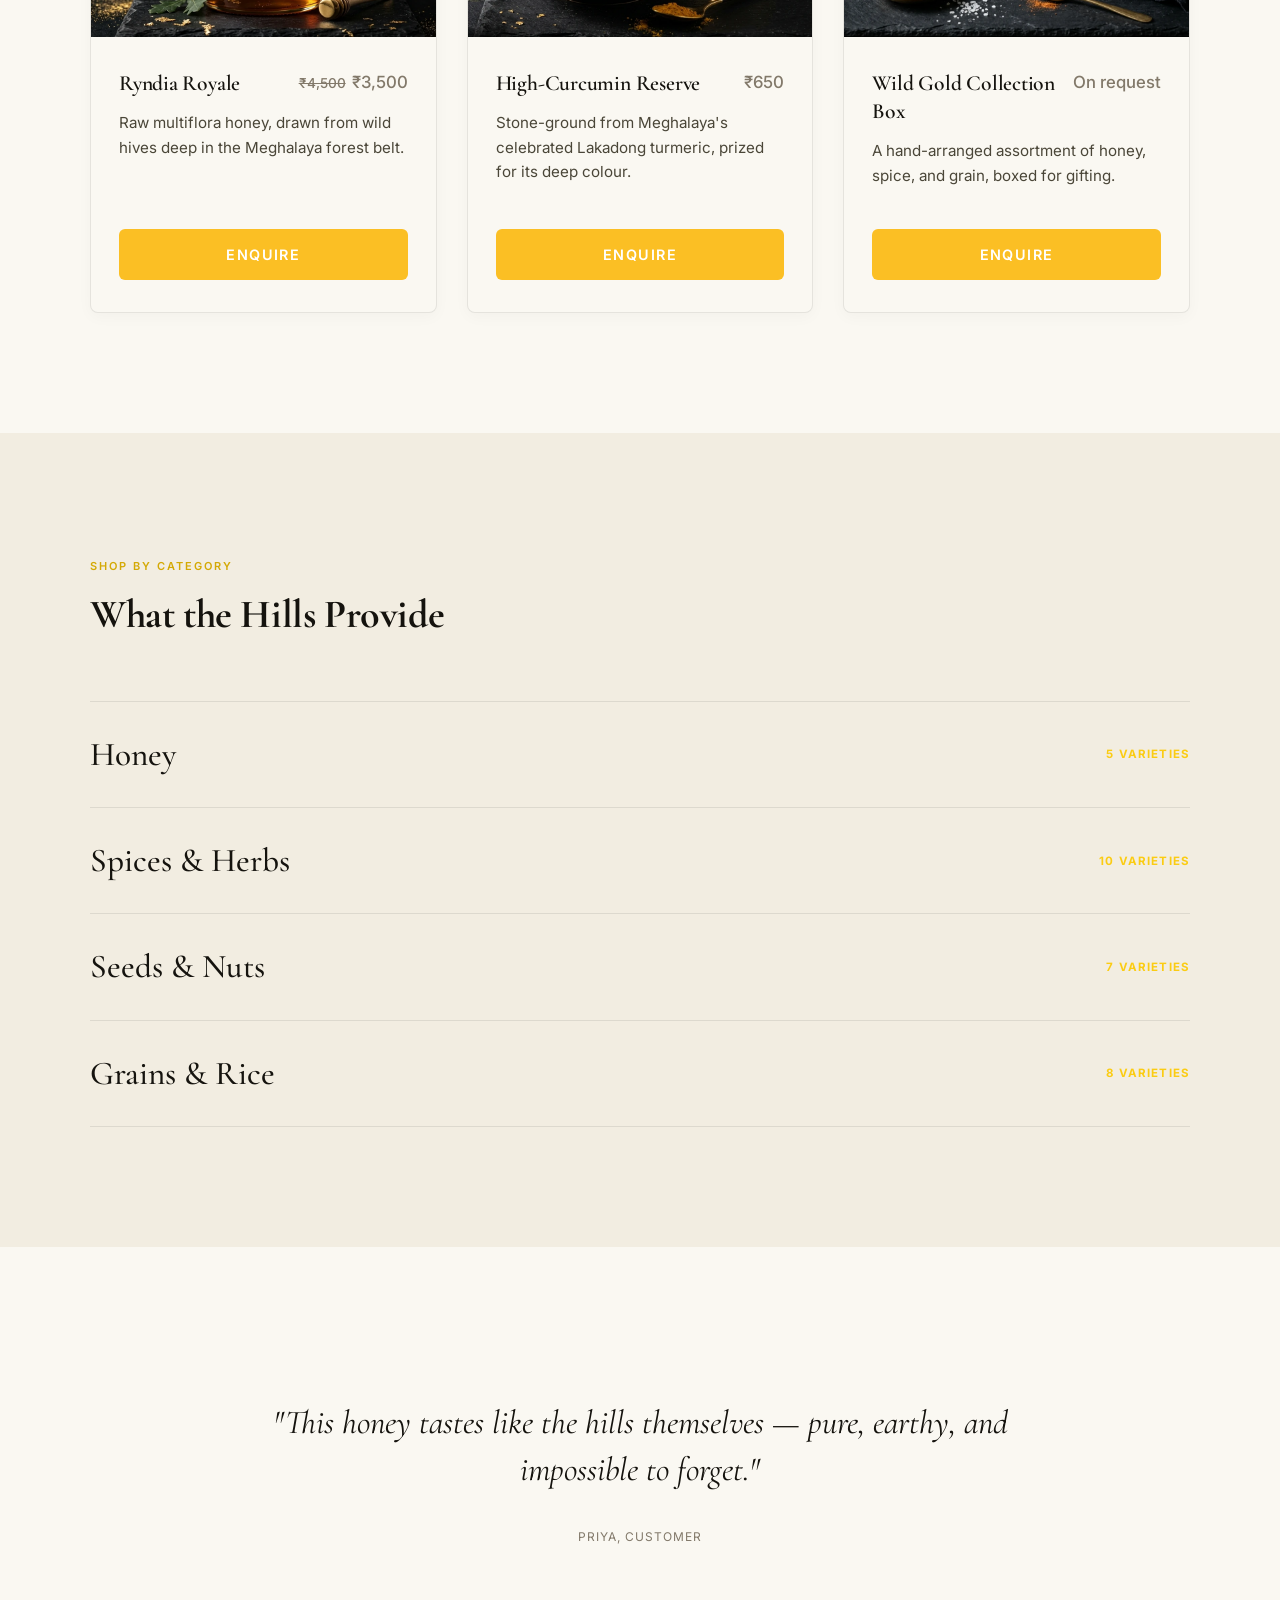
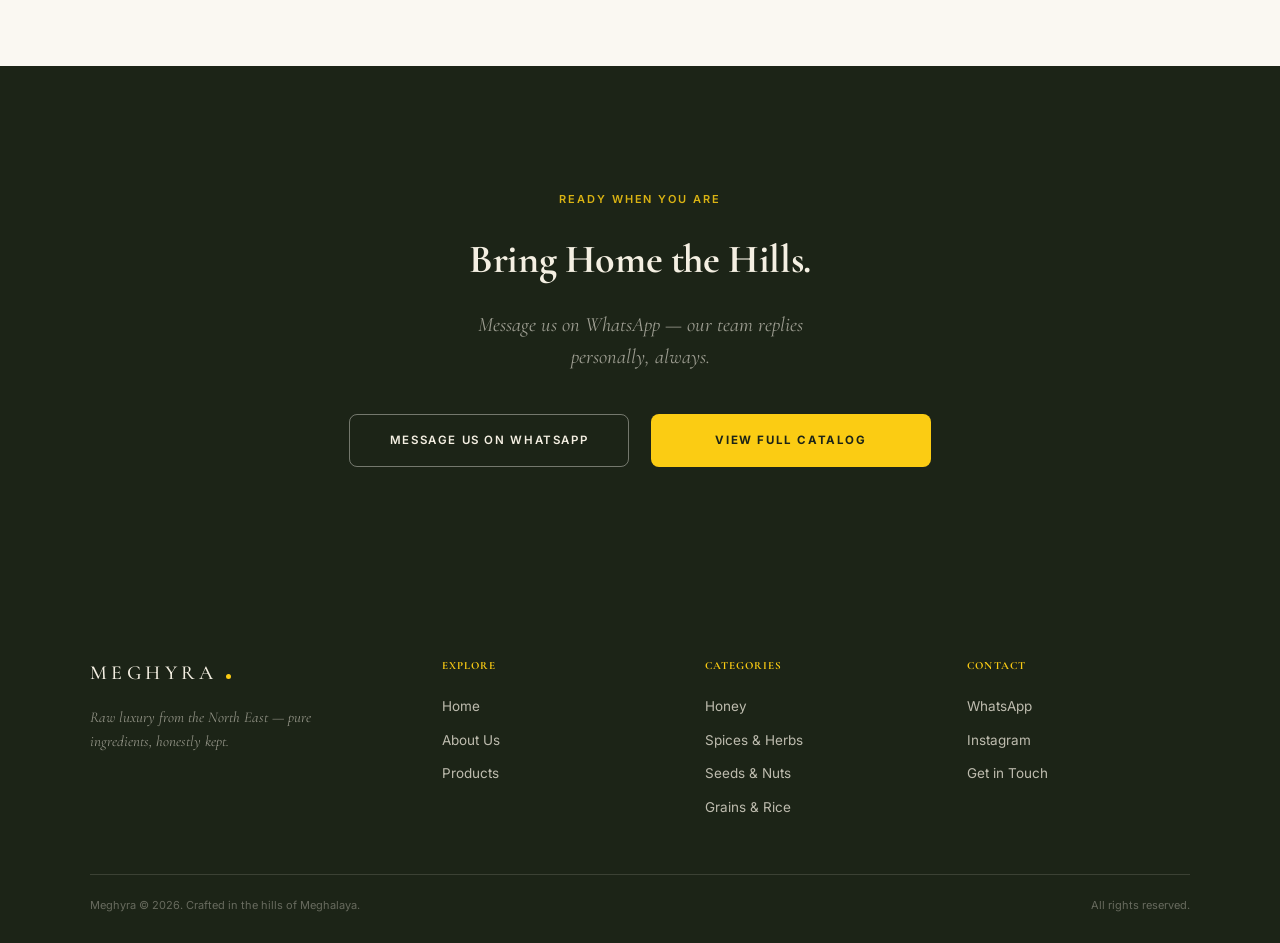
==== commit 1e5d8628: "Additional Font Changes" ====
--- a/index.html
+++ b/index.html
@@ -138,19 +138,19 @@
     <div class="reveal" style="display:flex; flex-direction:column;">
       <a href="products.html#honey" style="display:flex; align-items:center; justify-content:space-between; padding:26px 0; border-top:1px solid var(--line);">
         <span style="font-family:var(--serif); font-size:clamp(1.4rem,2.6vw,2.1rem);">Honey</span>
-        <span style="font-size:11.5px; letter-spacing:.1em; text-transform:uppercase; color:var(--ink-45);">5 Varieties</span>
+        <span style="font-size:11.5px; letter-spacing:.1em; text-transform:uppercase; color:var(--brass); font-weight:700;">5 Varieties</span>
       </a>
       <a href="products.html#spices" style="display:flex; align-items:center; justify-content:space-between; padding:26px 0; border-top:1px solid var(--line);">
         <span style="font-family:var(--serif); font-size:clamp(1.4rem,2.6vw,2.1rem);">Spices &amp; Herbs</span>
-        <span style="font-size:11.5px; letter-spacing:.1em; text-transform:uppercase; color:var(--ink-45);">10 Varieties</span>
+        <span style="font-size:11.5px; letter-spacing:.1em; text-transform:uppercase; color:var(--brass); font-weight:700;">10 Varieties</span>
       </a>
       <a href="products.html#seeds" style="display:flex; align-items:center; justify-content:space-between; padding:26px 0; border-top:1px solid var(--line);">
         <span style="font-family:var(--serif); font-size:clamp(1.4rem,2.6vw,2.1rem);">Seeds &amp; Nuts</span>
-        <span style="font-size:11.5px; letter-spacing:.1em; text-transform:uppercase; color:var(--ink-45);">7 Varieties</span>
+        <span style="font-size:11.5px; letter-spacing:.1em; text-transform:uppercase; color:var(--brass); font-weight:700;">7 Varieties</span>
       </a>
       <a href="products.html#grains" style="display:flex; align-items:center; justify-content:space-between; padding:26px 0; border-top:1px solid var(--line); border-bottom:1px solid var(--line);">
         <span style="font-family:var(--serif); font-size:clamp(1.4rem,2.6vw,2.1rem);">Grains &amp; Rice</span>
-        <span style="font-size:11.5px; letter-spacing:.1em; text-transform:uppercase; color:var(--ink-45);">8 Varieties</span>
+        <span style="font-size:11.5px; letter-spacing:.1em; text-transform:uppercase; color:var(--brass); font-weight:700;">8 Varieties</span>
       </a>
     </div>
   </div>
@@ -172,9 +172,9 @@
     <span class="eyebrow reveal">Ready When You Are</span>
     <h2 class="reveal" style="font-size:var(--fs-h2); margin-top:16px;">Bring Home the Hills.</h2>
     <p class="lede reveal ink-45" style="margin:18px auto 40px; max-width:44ch;">Message us on WhatsApp — our team replies personally, always.</p>
-    <div class="reveal" style="display:flex; gap:22px; justify-content:center; flex-wrap:wrap;">
-      <a href="https://wa.me/916909424621?text=Hi%21%20I%27d%20like%20to%20know%20more%20about%20Meghyra." target="_blank" rel="noopener" class="btn btn-line-light">Message Us on WhatsApp</a>
-      <a href="./products.html" class="btn" style="background:var(--brass); color:var(--forest);">View Full Catalog</a>
+    <div class="reveal cta-buttons" style="display:flex; gap:22px; justify-content:center; flex-wrap:wrap;">
+      <a href="https://wa.me/916909424621?text=Hi%21%20I%27d%20like%20to%20know%20more%20about%20Meghyra." target="_blank" rel="noopener" class="btn btn-line-light" style="flex:1; min-width:240px; max-width:280px; justify-content:center; border-radius:8px;">Message Us on WhatsApp</a>
+      <a href="./products.html" class="btn" style="background:var(--brass); color:var(--forest); flex:1; min-width:240px; max-width:280px; justify-content:center; border-radius:8px; font-weight:700;">View Full Catalog</a>
     </div>
   </div>
 </section>
--- a/style.css
+++ b/style.css
@@ -95,10 +95,10 @@
 ::selection{ background:var(--brass-soft); color:var(--ink); }
 
 /* ---------- Type ---------- */
-h1,h2,h3{ font-family:var(--serif); font-weight:400; margin:0; letter-spacing:-.01em; }
+h1,h2,h3,h4{ font-family:var(--serif); font-weight:700; margin:0; letter-spacing:-.01em; }
 .eyebrow{
   font-family:var(--sans); font-size:11px; font-weight:600; letter-spacing:.18em; text-transform:uppercase;
-  color:var(--brass-deep); display:inline-block;
+  color:var(--brass-deep); display:inline-block; white-space:nowrap;
 }
 .lede{
   font-family:var(--serif); font-style:italic; font-weight:400; color:var(--ink-70);
@@ -124,8 +124,8 @@
   white-space:nowrap;
 }
 .btn:active{ transform:scale(.98); }
-.btn-solid{ background:var(--brass); color:#fff !important; }
-.btn-solid:hover{ background:var(--brass-deep); color:#fff !important; }
+.btn-solid{ background:var(--brass); color:#15130e !important; font-weight:700; }
+.btn-solid:hover{ background:var(--brass-deep); color:#15130e !important; }
 .btn-line{ border:1px solid var(--brass); color:var(--brass); }
 .btn-line:hover{ background:var(--brass); color:var(--paper); border-color:var(--brass); }
 .btn-line-light{ border:1px solid rgba(248,245,238,.4); color:var(--on-forest); }
@@ -196,7 +196,7 @@
 /* ---------- Sections ---------- */
 .section{ padding:120px 0; }
 .section-tight{ padding:80px 0; }
-.bg-tint{ background:var(--paper-2); }
+.bg-tint{ background:var(--paper-2); color:var(--ink); font-weight:500; }
 .bg-forest{ background:var(--forest); color:var(--on-forest); }
 .bg-forest .eyebrow{ color:var(--brass); opacity:.85; }
 .bg-forest .ink-45{ color:rgba(244,239,226,.6); }
@@ -260,11 +260,10 @@
 .cat-heading .count{ font-size:11.5px; color:var(--ink-45); letter-spacing:.08em; text-transform:uppercase; }
 .cat-heading .rule{ flex:1; }
 
-/* ---------- Stat row ---------- */
 .stat-row{ display:flex; gap:0; flex-wrap:wrap; }
 .stat{ padding:0 40px 0 0; margin-right:40px; border-right:1px solid var(--line); }
 .stat:last-child{ border-right:none; }
-.stat b{ display:block; font-family:var(--serif); font-size:clamp(1.6rem, 3.5vw, 2.4rem); font-weight:400; }
+.stat b{ display:block; font-family:var(--serif); font-size:clamp(1.6rem, 3.5vw, 2.4rem); font-weight:700; }
 .stat span{ font-size:11px; letter-spacing:.1em; text-transform:uppercase; color:var(--ink-45); }
 
 /* ---------- Founders ---------- */
@@ -322,7 +321,7 @@
 .footer-top{ display:grid; grid-template-columns:1.4fr 1fr 1fr 1fr; gap:40px; padding-bottom:50px; border-bottom:1px solid rgba(244,239,226,.14); }
 .footer-brand .word{ color:var(--on-forest); }
 .footer-brand p{ font-family:var(--serif); font-style:italic; font-size:15px; margin-top:16px; max-width:32ch; color:rgba(244,239,226,.55); }
-.footer-col h4{ font-size:11px; letter-spacing:.1em; text-transform:uppercase; color:rgba(244,239,226,.4); margin-bottom:16px; }
+.footer-col h4{ font-size:11px; font-weight:700; letter-spacing:.1em; text-transform:uppercase; color:var(--brass); margin-bottom:16px; }
 .footer-col a{ display:block; font-size:13.5px; padding:6px 0; color:rgba(244,239,226,.75); transition:color .2s; }
 .footer-col a:hover{ color:var(--brass); }
 .footer-bottom{ display:flex; justify-content:space-between; padding-top:22px; font-size:11px; color:rgba(244,239,226,.35); flex-wrap:wrap; gap:10px; }
@@ -336,6 +335,13 @@
   .burger{ display:flex; }
   .founder-grid{ grid-template-columns:1fr; }
 }
+@media (max-width:860px){
+  .story-grid { grid-template-columns: 1fr !important; gap: 40px !important; }
+}
+@media (max-width:640px){
+  .stat-row { display: grid; grid-template-columns: 1fr 1fr; gap: 20px; }
+  .stat { padding: 0; margin: 0; border: none; }
+}
 @media (max-width:760px){
   .wrap,.wrap-wide{ padding:0 24px; }
   .section{ padding:88px 0; }
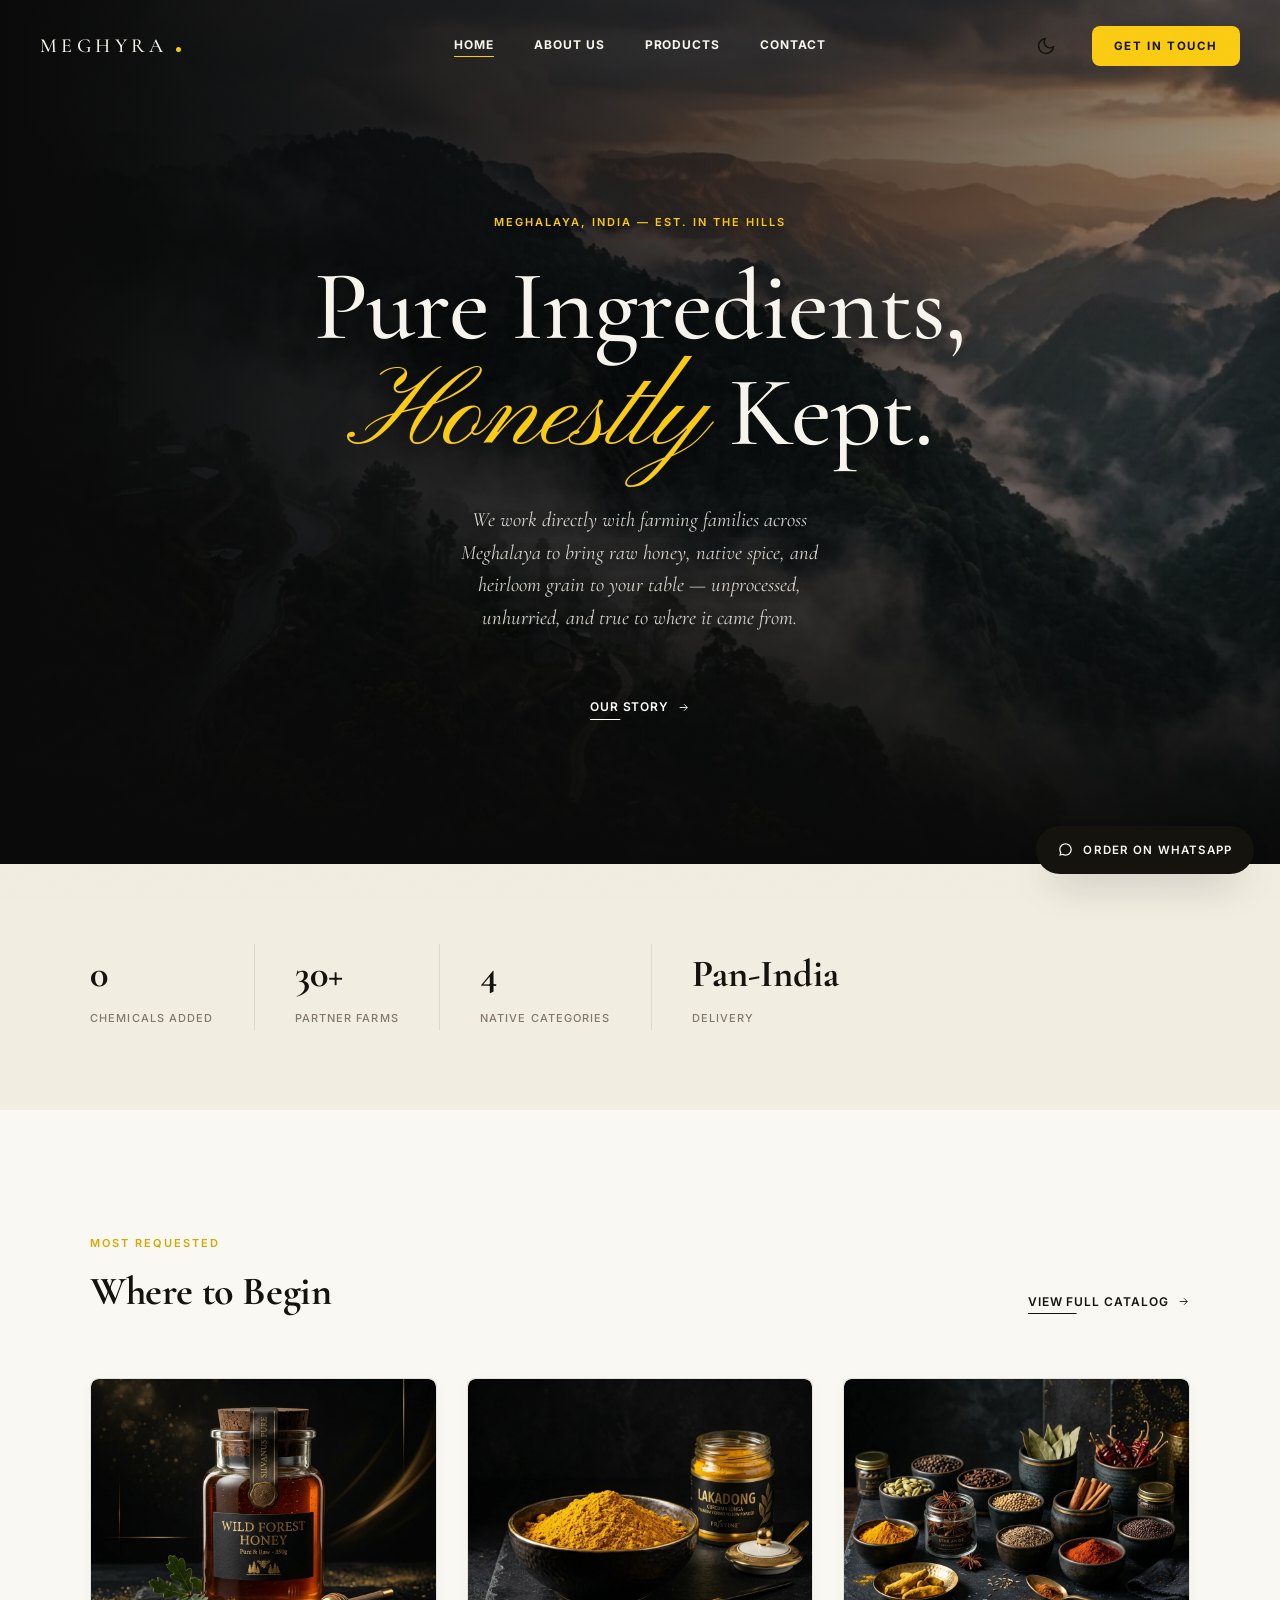
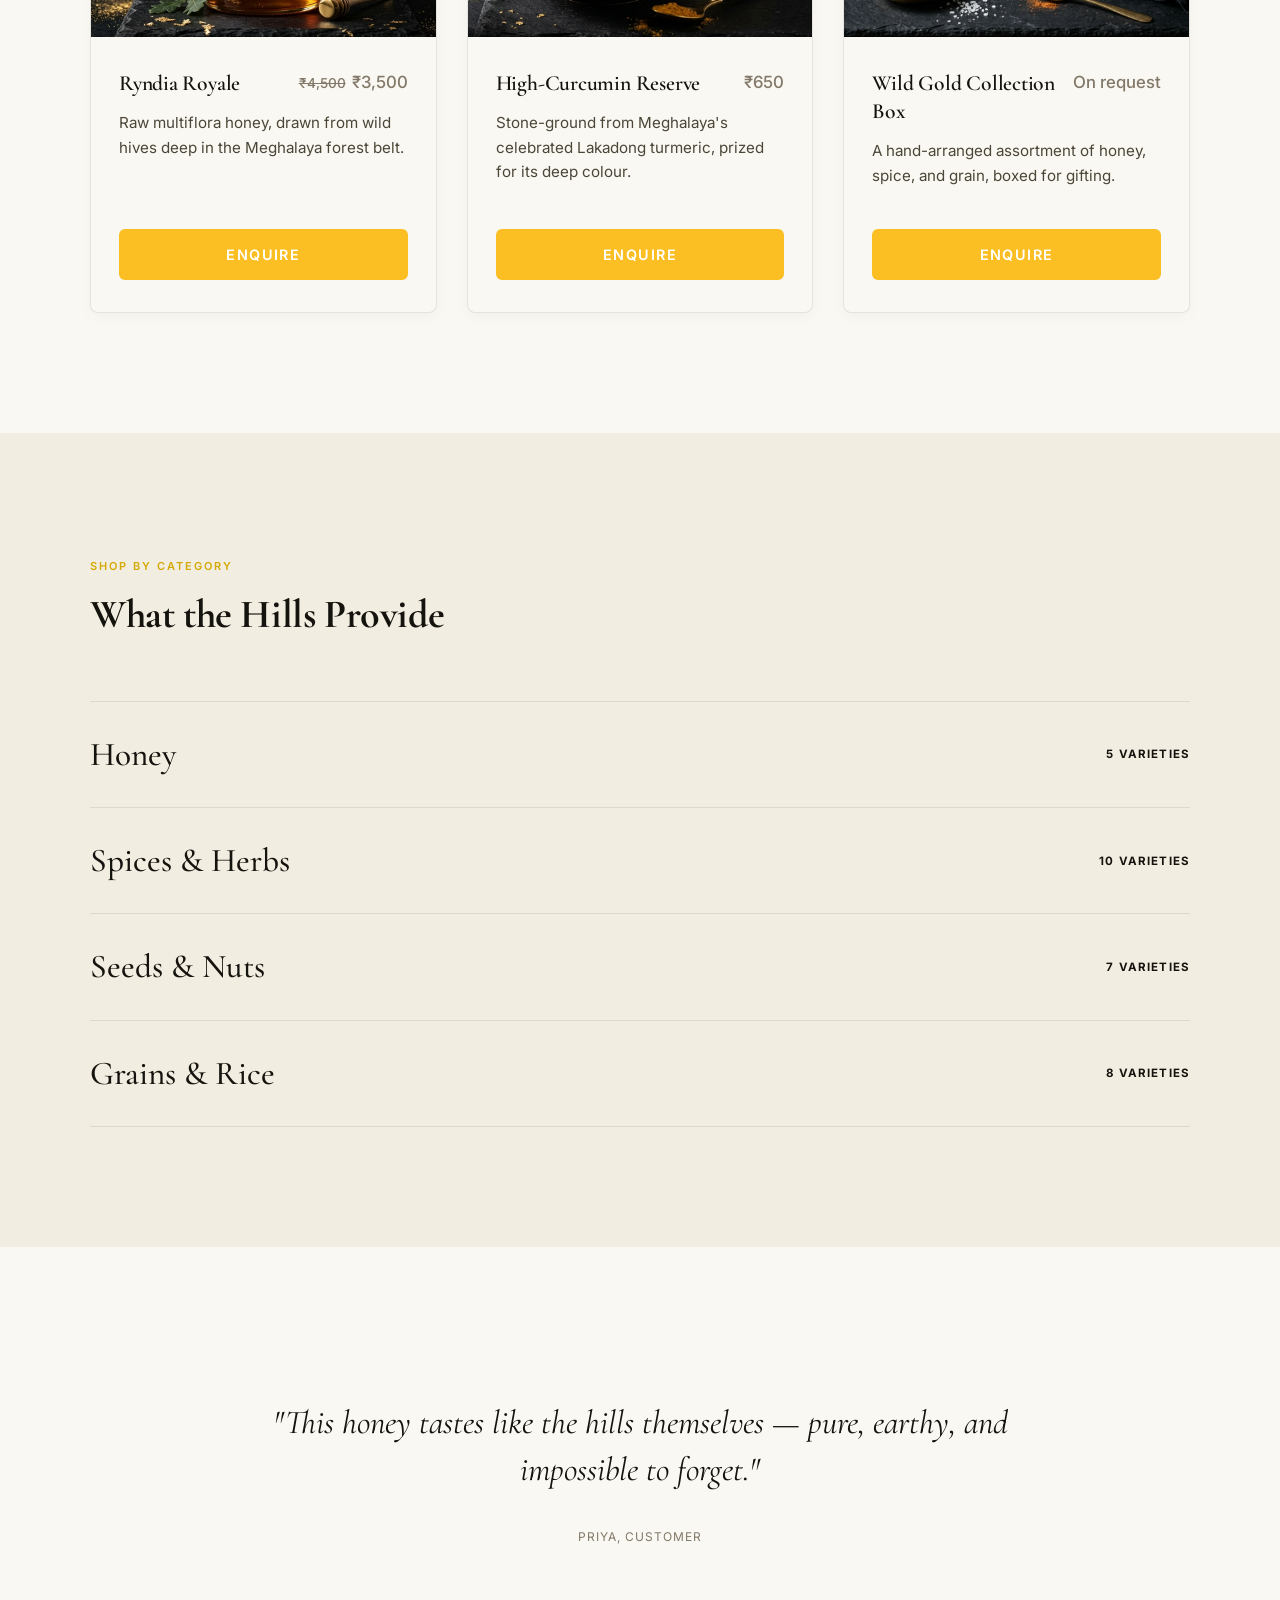
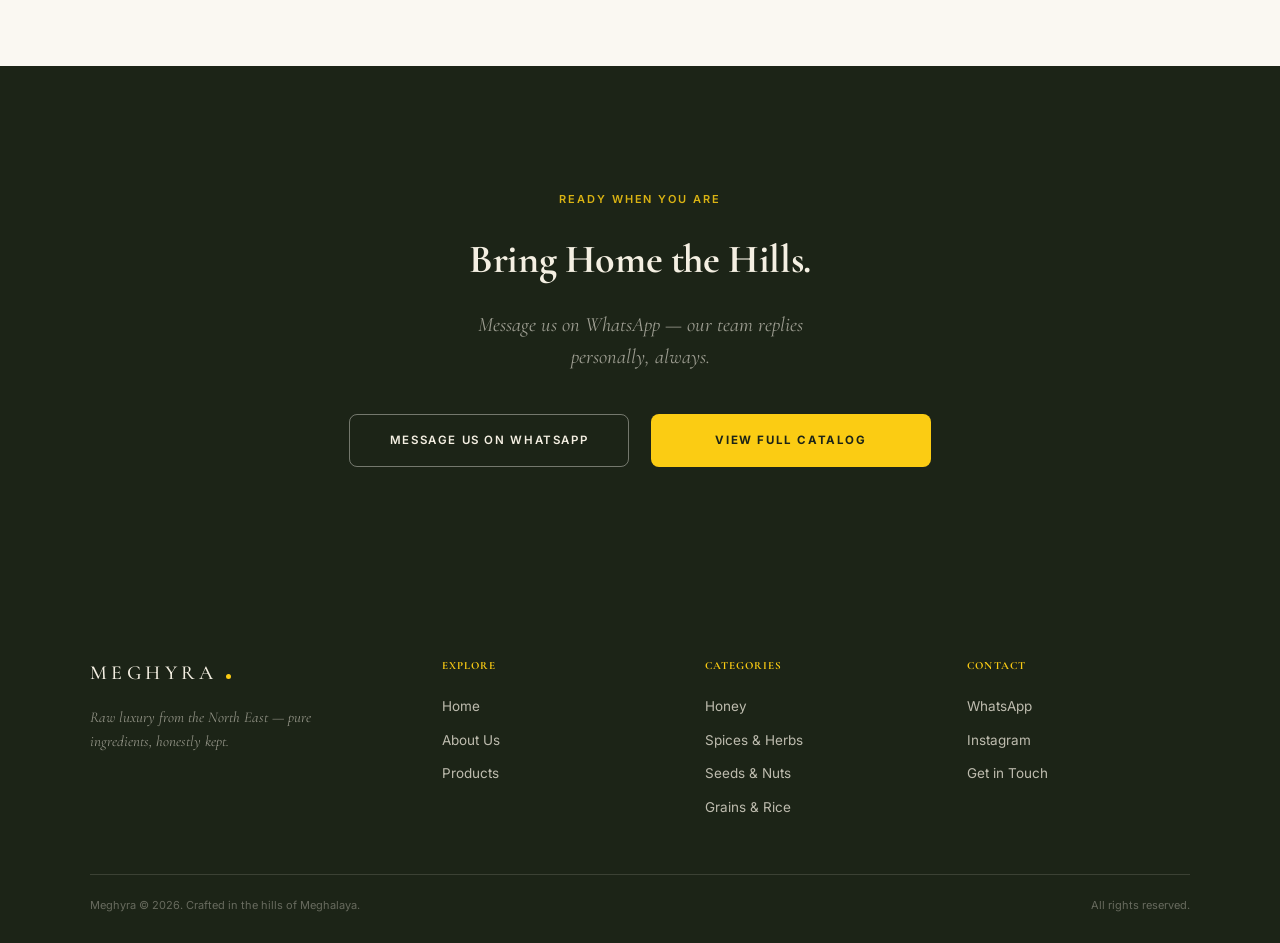
==== commit c43b356e: "Minute Changes" ====
--- a/index.html
+++ b/index.html
@@ -138,19 +138,19 @@
     <div class="reveal" style="display:flex; flex-direction:column;">
       <a href="products.html#honey" style="display:flex; align-items:center; justify-content:space-between; padding:26px 0; border-top:1px solid var(--line);">
         <span style="font-family:var(--serif); font-size:clamp(1.4rem,2.6vw,2.1rem);">Honey</span>
-        <span style="font-size:11.5px; letter-spacing:.1em; text-transform:uppercase; color:var(--brass); font-weight:700;">5 Varieties</span>
+        <span class="variety-text">5 Varieties</span>
       </a>
       <a href="products.html#spices" style="display:flex; align-items:center; justify-content:space-between; padding:26px 0; border-top:1px solid var(--line);">
         <span style="font-family:var(--serif); font-size:clamp(1.4rem,2.6vw,2.1rem);">Spices &amp; Herbs</span>
-        <span style="font-size:11.5px; letter-spacing:.1em; text-transform:uppercase; color:var(--brass); font-weight:700;">10 Varieties</span>
+        <span class="variety-text">10 Varieties</span>
       </a>
       <a href="products.html#seeds" style="display:flex; align-items:center; justify-content:space-between; padding:26px 0; border-top:1px solid var(--line);">
         <span style="font-family:var(--serif); font-size:clamp(1.4rem,2.6vw,2.1rem);">Seeds &amp; Nuts</span>
-        <span style="font-size:11.5px; letter-spacing:.1em; text-transform:uppercase; color:var(--brass); font-weight:700;">7 Varieties</span>
+        <span class="variety-text">7 Varieties</span>
       </a>
       <a href="products.html#grains" style="display:flex; align-items:center; justify-content:space-between; padding:26px 0; border-top:1px solid var(--line); border-bottom:1px solid var(--line);">
         <span style="font-family:var(--serif); font-size:clamp(1.4rem,2.6vw,2.1rem);">Grains &amp; Rice</span>
-        <span style="font-size:11.5px; letter-spacing:.1em; text-transform:uppercase; color:var(--brass); font-weight:700;">8 Varieties</span>
+        <span class="variety-text">8 Varieties</span>
       </a>
     </div>
   </div>
--- a/style.css
+++ b/style.css
@@ -107,6 +107,8 @@
 .rule{ width:38px; height:1px; background:var(--line-strong); display:block; }
 .center{ text-align:center; margin-left:auto; margin-right:auto; }
 .script-font{ font-family:var(--script); font-weight:400; font-style:normal; font-size:1.15em; }
+.variety-text{ font-size:11.5px; letter-spacing:.1em; text-transform:uppercase; color:var(--ink); font-weight:700; }
+[data-theme="dark"] .variety-text { color: var(--brass); }
 
 /* ---------- Reveal / draw-in ---------- */
 .reveal{ opacity:0; transform:translateY(18px); transition:opacity .9s var(--ease), transform .9s var(--ease); }
@@ -119,13 +121,15 @@
 /* ---------- Buttons ---------- */
 .btn{
   display:inline-flex; align-items:center; gap:10px; font-size:11.5px; font-weight:600;
-  letter-spacing:.14em; text-transform:uppercase; padding:16px 30px; border-radius:2px;
+  letter-spacing:.14em; text-transform:uppercase; padding:16px 30px; border-radius:8px;
   transition:background .3s var(--ease-soft), color .3s var(--ease-soft), border-color .3s var(--ease-soft), transform .3s var(--ease-soft);
   white-space:nowrap;
 }
 .btn:active{ transform:scale(.98); }
 .btn-solid{ background:var(--brass); color:#15130e !important; font-weight:700; }
 .btn-solid:hover{ background:var(--brass-deep); color:#15130e !important; }
+[data-theme="dark"] .btn-solid { color:#fff !important; }
+[data-theme="dark"] .btn-solid:hover { color:#fff !important; }
 .btn-line{ border:1px solid var(--brass); color:var(--brass); }
 .btn-line:hover{ background:var(--brass); color:var(--paper); border-color:var(--brass); }
 .btn-line-light{ border:1px solid rgba(248,245,238,.4); color:var(--on-forest); }
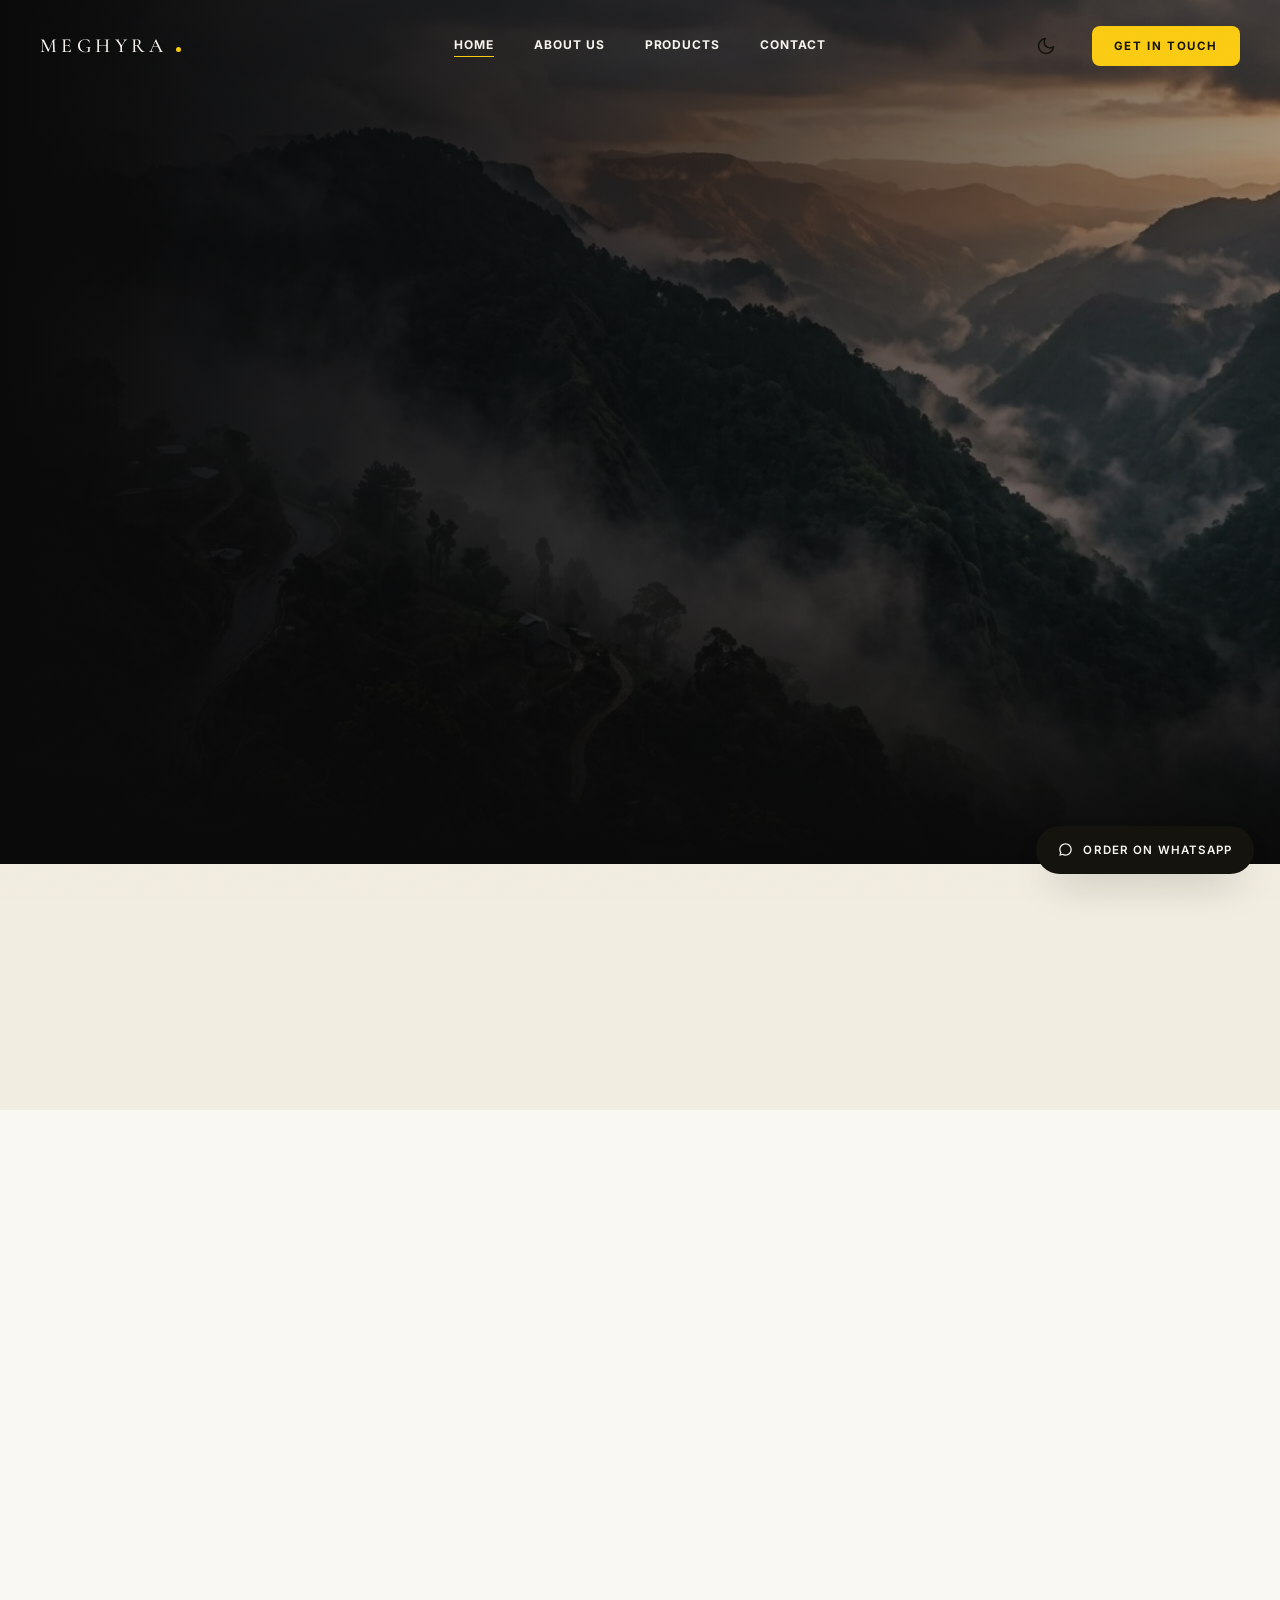
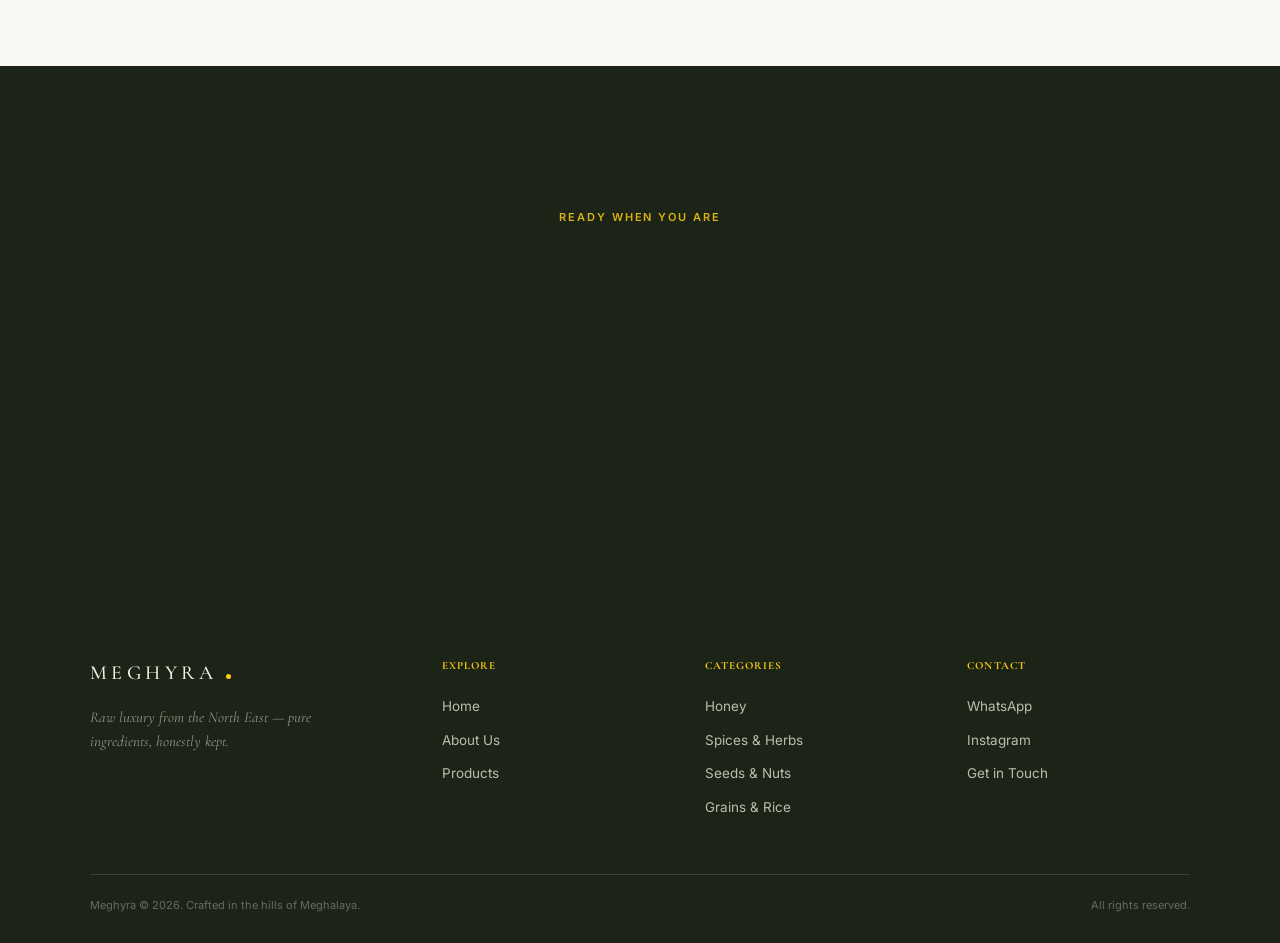
==== commit c44f0831: "Added Loading Screen" ====
--- a/index.html
+++ b/index.html
@@ -15,6 +15,31 @@
 </head>
 <body>
 
+<div id="site-loader" class="site-loader">
+  <div class="loader-content">
+    <div id="loader-text" class="loader-text"></div>
+    <div class="loader-line-bg">
+      <div class="loader-line-fill"></div>
+    </div>
+    <div class="bee-icon">
+      <svg width="46" height="46" viewBox="0 0 46 46" fill="none" xmlns="http://www.w3.org/2000/svg">
+        <path d="M10 23L6 23" stroke="currentColor" stroke-width="3" stroke-linecap="round"/>
+        <rect x="10" y="15" width="26" height="16" rx="8" fill="var(--brass)" stroke="currentColor" stroke-width="2"/>
+        <path d="M18 15V31M26 15V31" stroke="currentColor" stroke-width="2"/>
+        <path d="M22 15C22 15 20 3 28 3C36 3 28 15 28 15" fill="var(--paper)" stroke="currentColor" stroke-width="2"/>
+        <path d="M16 15C16 15 14 7 22 7C30 7 22 15 22 15" fill="var(--paper)" stroke="currentColor" stroke-width="2"/>
+        <circle cx="30" cy="20" r="1.5" fill="currentColor"/>
+      </svg>
+    </div>
+  </div>
+
+  <div class="loader-footer">
+    <div class="loader-rule"></div>
+    <span>Meghyra &copy; 2026. Crafted in the hills of Meghalaya.</span>
+  </div>
+</div>
+
+
 <!-- ================= NAV ================= -->
 <header class="site-nav" id="siteNav">
   <div class="wrap-wide nav-inner">
--- a/style.css
+++ b/style.css
@@ -351,3 +351,69 @@
   .section{ padding:88px 0; }
   .page-banner{ padding:150px 0 60px; }
 }
+
+/* ---------- Site Loader ---------- */
+.site-loader {
+  position: fixed; inset: 0; z-index: 9999;
+  background: var(--paper); color: var(--ink);
+  display: flex; align-items: center; justify-content: center;
+  transition: transform 0.8s cubic-bezier(0.7, 0, 0.3, 1);
+}
+.site-loader.slide-up { transform: translateY(-100%); pointer-events: none; }
+
+
+.loader-text {
+  position: absolute; top: -30px; left: 0; right: 0; text-align: center;
+  font-family: var(--serif); font-style: italic; font-size: clamp(16px, 3vw, 22px); width: max-content; max-width: 90vw; margin: 0 auto; left: 50%; transform: translateX(-50%);
+  color: var(--ink-70); letter-spacing: .05em;
+  animation: fadeIn 0.5s ease forwards;
+}
+@keyframes fadeIn { from { opacity: 0; } to { opacity: 1; } }
+.loader-content { position: relative; width: 280px; height: 60px; }
+.loader-line-bg {
+  position: absolute; top: 50%; left: 0; right: 0; height: 1px;
+  background: var(--line-strong); transform: translateY(-50%);
+}
+.loader-line-fill {
+  position: absolute; top: 0; left: 0; bottom: 0; width: 0%;
+  background: var(--brass-deep);
+  animation: fillLine 2.8s cubic-bezier(0.4, 0, 0.2, 1) forwards;
+}
+[data-theme="dark"] .loader-line-fill { background: var(--brass); }
+.bee-icon {
+  position: absolute; top: 50%; left: 0; width: 46px; height: 46px;
+  margin-top: -23px; margin-left: -23px;
+  animation: 
+    flyBee 2.8s cubic-bezier(0.4, 0, 0.2, 1) forwards,
+    bobBee 0.4s infinite alternate ease-in-out;
+}
+
+@keyframes fillLine {
+  0% { width: 0%; }
+  20% { width: 10%; }
+  60% { width: 80%; }
+  100% { width: 100%; }
+}
+@keyframes flyBee {
+  0% { left: 0%; opacity: 0; }
+  10% { opacity: 1; }
+  20% { left: 10%; }
+  60% { left: 80%; }
+  90% { left: 100%; opacity: 1; }
+  100% { left: 120%; opacity: 0; }
+}
+@keyframes bobBee {
+  0% { transform: translateY(-3px) rotate(-2deg); }
+  100% { transform: translateY(3px) rotate(2deg); }
+}
+
+.loader-footer {
+  position: absolute; bottom: 40px; left: 0; right: 0;
+  text-align: center;
+  font-size: 11px; letter-spacing: .08em; color: var(--ink-45); text-transform: uppercase;
+  display: flex; flex-direction: column; align-items: center; gap: 16px;
+  animation: fadeIn 0.8s ease forwards;
+}
+.loader-footer .loader-rule {
+  width: 40px; height: 1px; background: var(--line-strong);
+}
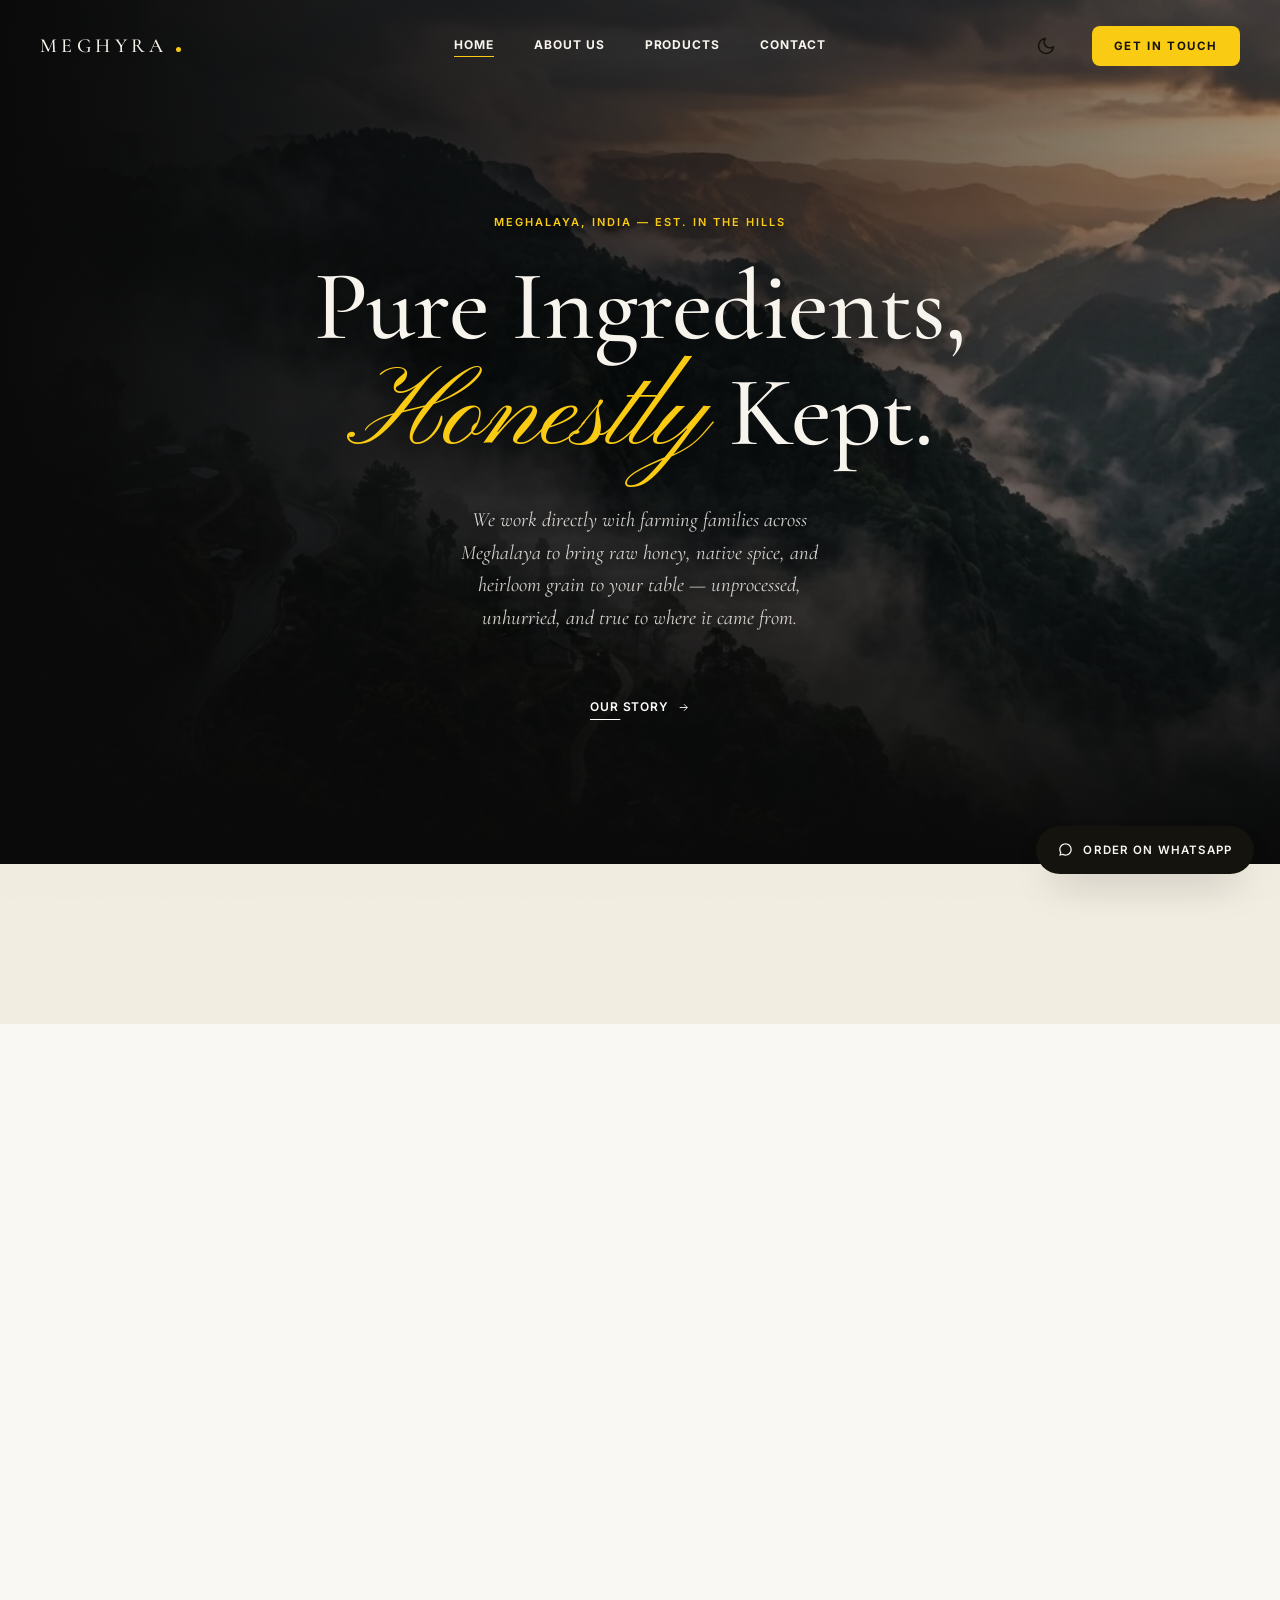
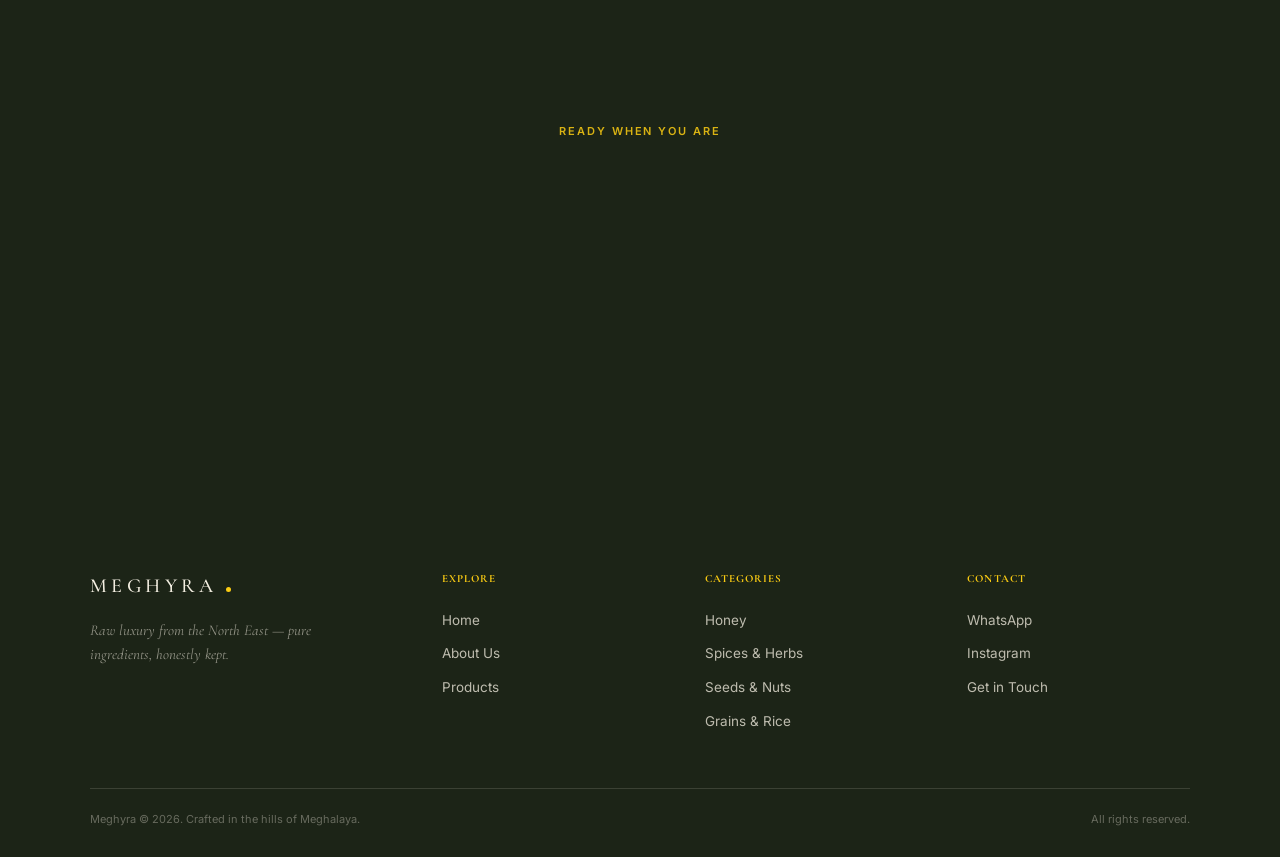
==== commit ccdadb94: "Added On Hover Effects" ====
--- a/index.html
+++ b/index.html
@@ -161,21 +161,59 @@
       <h2>What the Hills Provide</h2>
     </div>
     <div class="reveal" style="display:flex; flex-direction:column;">
-      <a href="products.html#honey" style="display:flex; align-items:center; justify-content:space-between; padding:26px 0; border-top:1px solid var(--line);">
-        <span style="font-family:var(--serif); font-size:clamp(1.4rem,2.6vw,2.1rem);">Honey</span>
-        <span class="variety-text">5 Varieties</span>
-      </a>
-      <a href="products.html#spices" style="display:flex; align-items:center; justify-content:space-between; padding:26px 0; border-top:1px solid var(--line);">
-        <span style="font-family:var(--serif); font-size:clamp(1.4rem,2.6vw,2.1rem);">Spices &amp; Herbs</span>
-        <span class="variety-text">10 Varieties</span>
-      </a>
-      <a href="products.html#seeds" style="display:flex; align-items:center; justify-content:space-between; padding:26px 0; border-top:1px solid var(--line);">
-        <span style="font-family:var(--serif); font-size:clamp(1.4rem,2.6vw,2.1rem);">Seeds &amp; Nuts</span>
-        <span class="variety-text">7 Varieties</span>
-      </a>
-      <a href="products.html#grains" style="display:flex; align-items:center; justify-content:space-between; padding:26px 0; border-top:1px solid var(--line); border-bottom:1px solid var(--line);">
-        <span style="font-family:var(--serif); font-size:clamp(1.4rem,2.6vw,2.1rem);">Grains &amp; Rice</span>
-        <span class="variety-text">8 Varieties</span>
+      <a href="products.html#honey" class="cat-row">
+        <div class="cat-title-wrap">
+          <span class="cat-title">Honey</span>
+          <div class="cat-icon">
+            <svg width="32" height="32" viewBox="0 0 46 46" fill="none">
+              <path d="M10 23L6 23" stroke="currentColor" stroke-width="3" stroke-linecap="round"/>
+              <rect x="10" y="15" width="26" height="16" rx="8" fill="none" stroke="currentColor" stroke-width="2"/>
+              <path d="M18 15V31M26 15V31" stroke="currentColor" stroke-width="2"/>
+              <path d="M22 15C22 15 20 3 28 3C36 3 28 15 28 15" fill="none" stroke="currentColor" stroke-width="2"/>
+              <path d="M16 15C16 15 14 7 22 7C30 7 22 15 22 15" fill="none" stroke="currentColor" stroke-width="2"/>
+            </svg>
+          </div>
+        </div>
+        <div class="cat-info-wrap">
+          <span class="variety-text">5 Varieties</span>
+          <p class="cat-desc">Raw, wild-harvested honey from deep within the Meghalaya forest belt.</p>
+        </div>
+      </a>
+      <a href="products.html#spices" class="cat-row">
+        <div class="cat-title-wrap">
+          <span class="cat-title">Spices &amp; Herbs</span>
+          <div class="cat-icon">
+            <svg viewBox="0 0 24 24" fill="none" stroke="currentColor" stroke-width="1.5" stroke-linecap="round" stroke-linejoin="round"><path d="M11 20A7 7 0 0 1 9.8 6.1C15.5 5 17 4.48 19 2c1 2 2 4.18 2 8 0 5.5-4.78 10-10 10Z"/><path d="M2 21c0-3 1.85-5.36 5.08-6C9.5 14.52 12 13 13 12"/></svg>
+          </div>
+        </div>
+        <div class="cat-info-wrap">
+          <span class="variety-text">10 Varieties</span>
+          <p class="cat-desc">Sun-dried and stone-ground native spices, including high-curcumin Lakadong turmeric.</p>
+        </div>
+      </a>
+      <a href="products.html#seeds" class="cat-row">
+        <div class="cat-title-wrap">
+          <span class="cat-title">Seeds &amp; Nuts</span>
+          <div class="cat-icon">
+            <svg viewBox="0 0 24 24" fill="none" stroke="currentColor" stroke-width="1.5" stroke-linecap="round" stroke-linejoin="round"><path d="M12 2C7 2 3 6 3 11c0 5 4 11 9 11s9-6 9-11c0-5-4-9-9-9z"/><path d="M12 2v20"/></svg>
+          </div>
+        </div>
+        <div class="cat-info-wrap">
+          <span class="variety-text">7 Varieties</span>
+          <p class="cat-desc">Locally foraged and hand-hulled seeds, lightly toasted for everyday nourishment.</p>
+        </div>
+      </a>
+      <a href="products.html#grains" class="cat-row last">
+        <div class="cat-title-wrap">
+          <span class="cat-title">Grains &amp; Rice</span>
+          <div class="cat-icon">
+            <svg viewBox="0 0 24 24" fill="none" stroke="currentColor" stroke-width="1.5" stroke-linecap="round" stroke-linejoin="round"><path d="M2 22l10-10"/><path d="M3.47 11.53a3.53 3.53 0 0 0 4.93-5.06l-4.93 5.06z"/><path d="M7.47 15.53a3.53 3.53 0 0 0 4.93-5.06l-4.93 5.06z"/><path d="M11.47 19.53a3.53 3.53 0 0 0 4.93-5.06l-4.93 5.06z"/><path d="M11.53 3.47a3.53 3.53 0 0 0 5.06-4.93l-5.06 4.93z"/><path d="M15.53 7.47a3.53 3.53 0 0 0 5.06-4.93l-5.06 4.93z"/><path d="M19.53 11.47a3.53 3.53 0 0 0 5.06-4.93l-5.06 4.93z"/></svg>
+          </div>
+        </div>
+        <div class="cat-info-wrap">
+          <span class="variety-text">8 Varieties</span>
+          <p class="cat-desc">Heirloom red rice, millets, and ancient hill grains grown without synthetic fertilizers.</p>
+        </div>
       </a>
     </div>
   </div>
@@ -198,8 +236,8 @@
     <h2 class="reveal" style="font-size:var(--fs-h2); margin-top:16px;">Bring Home the Hills.</h2>
     <p class="lede reveal ink-45" style="margin:18px auto 40px; max-width:44ch;">Message us on WhatsApp — our team replies personally, always.</p>
     <div class="reveal cta-buttons" style="display:flex; gap:22px; justify-content:center; flex-wrap:wrap;">
-      <a href="https://wa.me/916909424621?text=Hi%21%20I%27d%20like%20to%20know%20more%20about%20Meghyra." target="_blank" rel="noopener" class="btn btn-line-light" style="flex:1; min-width:240px; max-width:280px; justify-content:center; border-radius:8px;">Message Us on WhatsApp</a>
-      <a href="./products.html" class="btn" style="background:var(--brass); color:var(--forest); flex:1; min-width:240px; max-width:280px; justify-content:center; border-radius:8px; font-weight:700;">View Full Catalog</a>
+      <a href="https://wa.me/916909424621?text=Hi%21%20I%27d%20like%20to%20know%20more%20about%20Meghyra." target="_blank" rel="noopener" class="btn btn-outline-brass" style="flex:1; min-width:240px; max-width:280px; justify-content:center; border-radius:8px;">Message Us on WhatsApp</a>
+      <a href="./products.html" class="btn btn-solid" style="flex:1; min-width:240px; max-width:280px; justify-content:center; border-radius:8px;">View Full Catalog</a>
     </div>
   </div>
 </section>
--- a/style.css
+++ b/style.css
@@ -127,13 +127,16 @@
 }
 .btn:active{ transform:scale(.98); }
 .btn-solid{ background:var(--brass); color:#15130e !important; font-weight:700; }
-.btn-solid:hover{ background:var(--brass-deep); color:#15130e !important; }
-[data-theme="dark"] .btn-solid { color:#fff !important; }
-[data-theme="dark"] .btn-solid:hover { color:#fff !important; }
+.btn-solid:hover{ background:var(--brass-deep); color:#15130e !important; box-shadow: 0 4px 15px rgba(212, 169, 5, 0.4); transform: translateY(-2px); }
+
 .btn-line{ border:1px solid var(--brass); color:var(--brass); }
-.btn-line:hover{ background:var(--brass); color:var(--paper); border-color:var(--brass); }
+.btn-line:hover{ background:var(--brass); color:#15130e !important; border-color:var(--brass); box-shadow: 0 4px 15px rgba(251, 204, 19, 0.4); transform: translateY(-2px); }
+
 .btn-line-light{ border:1px solid rgba(248,245,238,.4); color:var(--on-forest); }
 .btn-line-light:hover{ background:var(--on-forest); color:var(--forest); border-color:var(--on-forest); }
+
+.btn-outline-brass { border: 1px solid var(--brass); color: #FAF8F2 !important; }
+.btn-outline-brass:hover { background: var(--brass); color: #15130e !important; border-color: var(--brass); box-shadow: 0 4px 15px rgba(251, 204, 19, 0.4); transform: translateY(-2px); }
 
 .link-arrow{
   display:inline-flex; align-items:center; gap:8px; font-size:12px; font-weight:600;
@@ -199,7 +202,7 @@
 
 /* ---------- Sections ---------- */
 .section{ padding:120px 0; }
-.section-tight{ padding:80px 0; }
+.section-tight{ padding:50px 0; }
 .bg-tint{ background:var(--paper-2); color:var(--ink); font-weight:500; }
 .bg-forest{ background:var(--forest); color:var(--on-forest); }
 .bg-forest .eyebrow{ color:var(--brass); opacity:.85; }
@@ -251,23 +254,72 @@
 
 /* category jump nav on products page */
 .cat-nav{
-  display:flex; gap:12px; flex-wrap:wrap; padding:24px 0; border-top:1px solid var(--line); border-bottom:1px solid var(--line);
-  position:sticky; top:66px; background:var(--paper); z-index:80;
+  display:flex; gap:12px; row-gap:16px; flex-wrap:wrap; padding:24px 0; border-top:1px solid var(--line); border-bottom:1px solid var(--line);
+  position:sticky; top:66px; background:var(--paper); z-index:80; align-items:center;
 }
 .cat-nav a{
   font-size:11.5px; letter-spacing:.1em; text-transform:uppercase; padding:8px 16px; border:1px solid var(--line-strong); border-radius:999px;
-  transition:background .25s, color .25s, border-color .25s;
+  transition:background .25s, color .25s, border-color .25s; display:inline-block;
 }
 .cat-nav a:hover, .cat-nav a.active{ background:var(--ink); color:var(--paper); border-color:var(--ink); }
+
+/* ---------- Category rows with hover animation ---------- */
+.cat-row {
+  display: flex; align-items: center; justify-content: space-between;
+  padding: 26px 40px; margin: 0 -40px;
+  border-top: 1px solid var(--line);
+  position: relative; text-decoration: none;
+  transition: background 0.4s var(--ease), border-color 0.4s var(--ease);
+}
+.cat-row.last { border-bottom: 1px solid var(--line); }
+.cat-row:hover { background: var(--brass); border-color: var(--brass); z-index: 10; }
+[data-theme="dark"] .cat-row:hover { background: var(--brass); border-color: var(--brass); }
+
+.cat-title-wrap { display: flex; align-items: center; gap: 24px; }
+.cat-title { font-family: var(--serif); font-size: clamp(1.4rem,2.6vw,2.1rem); transition: color 0.4s var(--ease); color: var(--ink); }
+
+/* Hover text is always dark on yellow background */
+.cat-row:hover .cat-title { color: #15130e !important; }
+[data-theme="dark"] .cat-row:hover .cat-title { color: #15130e !important; }
+
+.cat-icon {
+  width: 40px; height: 40px; color: var(--brass);
+  opacity: 0; transform: translateY(20px) scale(0.8);
+  transition: all 0.5s cubic-bezier(0.34, 1.56, 0.64, 1);
+  display: flex; align-items: center; justify-content: center;
+}
+/* Icon on hover is always dark on yellow background */
+.cat-row:hover .cat-icon { opacity: 1; transform: translateY(0) scale(1); color: #15130e !important; }
+[data-theme="dark"] .cat-row:hover .cat-icon { color: #15130e !important; }
+
+.cat-info-wrap { position: relative; display: flex; align-items: center; justify-content: flex-end; }
+.variety-text {
+  font-size: 11.5px; letter-spacing: .1em; text-transform: uppercase; font-weight: 700; color: var(--ink);
+  transition: opacity 0.3s, transform 0.3s;
+}
+[data-theme="dark"] .variety-text { color: var(--brass); }
+.cat-row:hover .variety-text { opacity: 0; transform: translateX(10px); pointer-events: none; }
+
+.cat-desc {
+  position: absolute; right: 0; top: 50%; transform: translateY(-50%) translateX(-10px);
+  opacity: 0; font-size: 13.5px; line-height: 1.5; color: var(--ink);
+  max-width: 320px; text-align: right; pointer-events: none;
+  transition: opacity 0.4s ease 0.1s, transform 0.4s ease 0.1s;
+  white-space: normal; width: max-content; margin: 0; font-weight: 500;
+}
+/* Desc is always dark on hover */
+.cat-row:hover .cat-desc { opacity: 1; transform: translateY(-50%) translateX(0); color: #15130e !important; }
 .cat-heading{ display:flex; align-items:baseline; gap:18px; margin:90px 0 40px; }
 .cat-heading h2{ font-size:var(--fs-h3); }
 .cat-heading .count{ font-size:11.5px; color:var(--ink-45); letter-spacing:.08em; text-transform:uppercase; }
 .cat-heading .rule{ flex:1; }
 
-.stat-row{ display:flex; gap:0; flex-wrap:wrap; }
-.stat{ padding:0 40px 0 0; margin-right:40px; border-right:1px solid var(--line); }
-.stat:last-child{ border-right:none; }
-.stat b{ display:block; font-family:var(--serif); font-size:clamp(1.6rem, 3.5vw, 2.4rem); font-weight:700; }
+.stat-row{ display:flex; flex-wrap:wrap; justify-content:center; }
+.stat{ padding:0 40px; border-right:1px solid var(--line); display:flex; flex-direction:column; align-items:center; text-align:center; }
+.stat:first-child{ padding-left:0; }
+.stat:last-child{ border-right:none; padding-right:0; }
+.stat b{ display:block; font-family:var(--serif); font-size:clamp(1.4rem, 3vw, 2rem); font-weight:700; color:var(--ink); line-height:1.2; margin-bottom:4px; }
+[data-theme="dark"] .stat b{ color:var(--brass); }
 .stat span{ font-size:11px; letter-spacing:.1em; text-transform:uppercase; color:var(--ink-45); }
 
 /* ---------- Founders ---------- */
@@ -343,8 +395,11 @@
   .story-grid { grid-template-columns: 1fr !important; gap: 40px !important; }
 }
 @media (max-width:640px){
-  .stat-row { display: grid; grid-template-columns: 1fr 1fr; gap: 20px; }
+  .stat-row { display: grid; grid-template-columns: 1fr 1fr; gap: 40px 20px; }
   .stat { padding: 0; margin: 0; border: none; }
+  .footer-bottom { flex-direction: column; align-items: center; text-align: center; gap: 10px; font-size: 11px; }
+  .cat-row { padding: 20px; margin: 0 -20px; }
+  .cat-desc { font-size: 11px; max-width: 140px; }
 }
 @media (max-width:760px){
   .wrap,.wrap-wide{ padding:0 24px; }
@@ -354,7 +409,7 @@
 
 /* ---------- Site Loader ---------- */
 .site-loader {
-  position: fixed; inset: 0; z-index: 9999;
+  position: fixed; inset: 0; height: 100dvh; z-index: 9999;
   background: var(--paper); color: var(--ink);
   display: flex; align-items: center; justify-content: center;
   transition: transform 0.8s cubic-bezier(0.7, 0, 0.3, 1);
